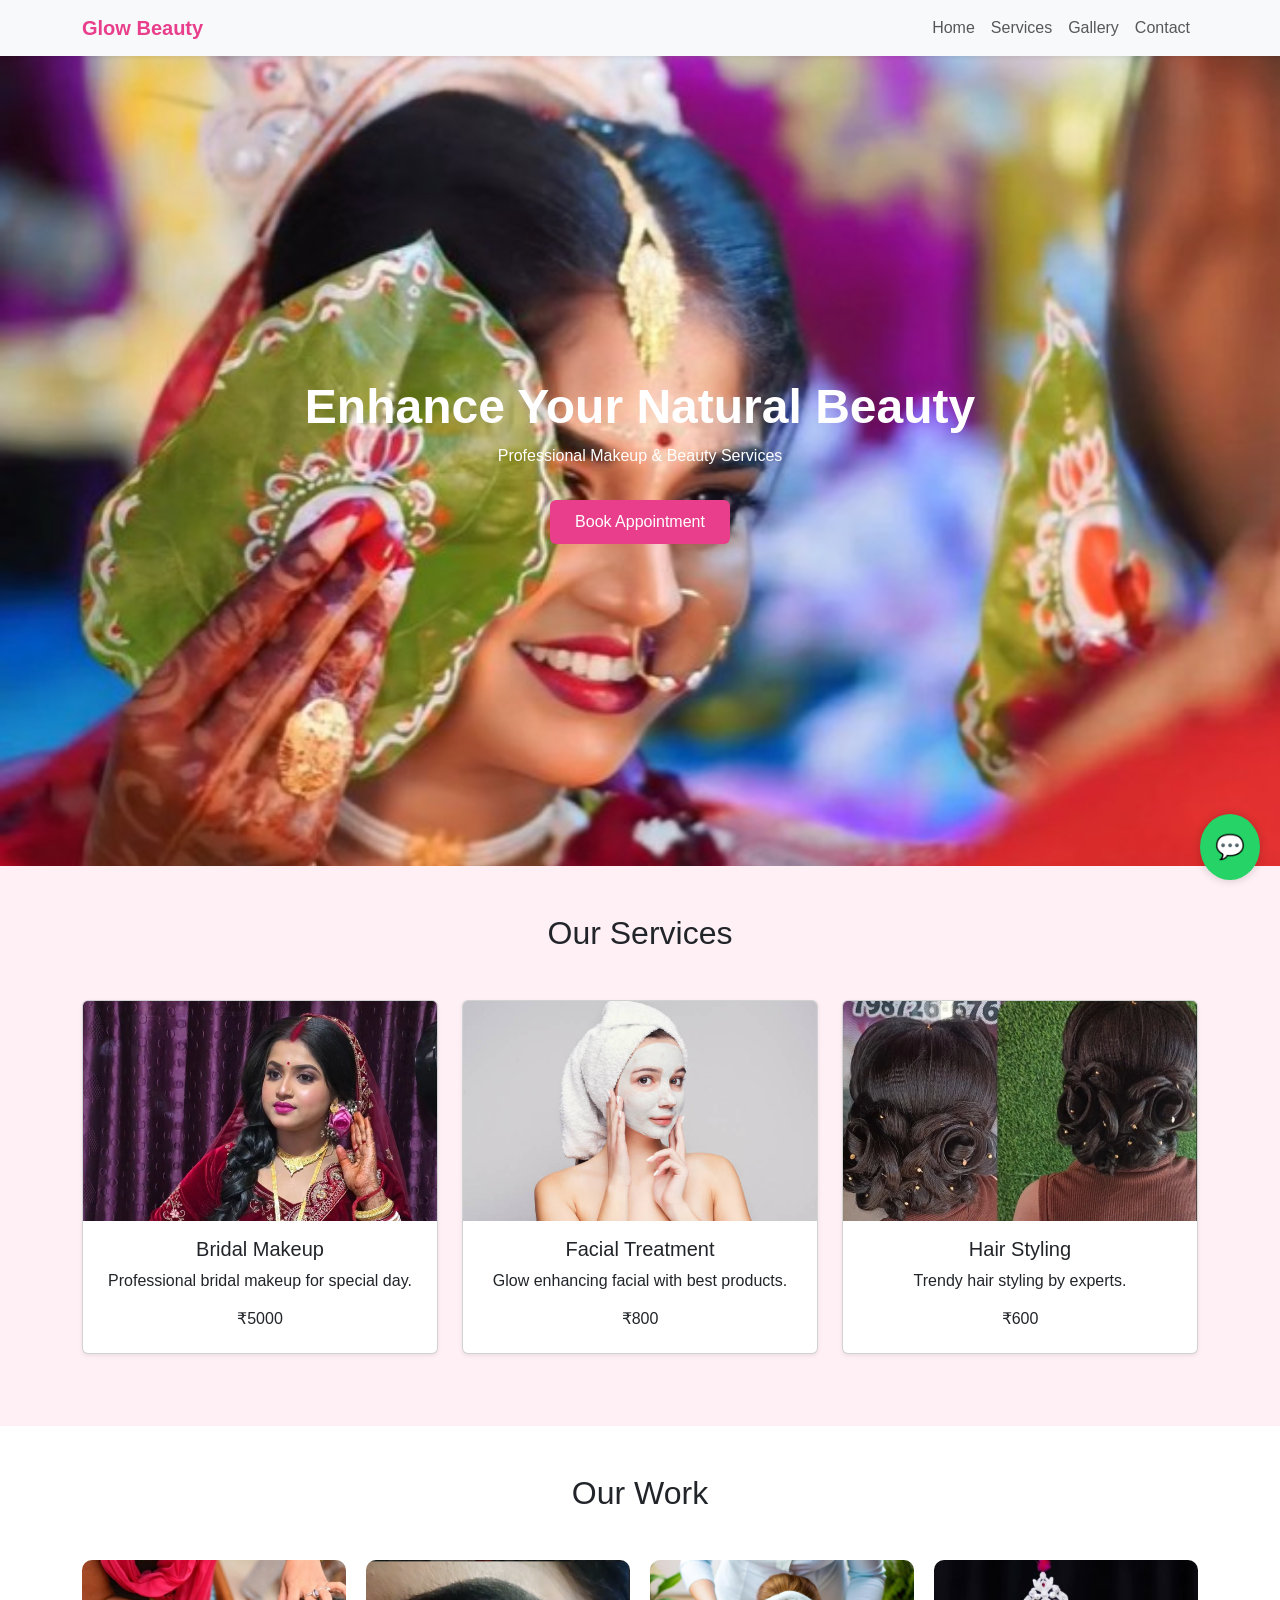
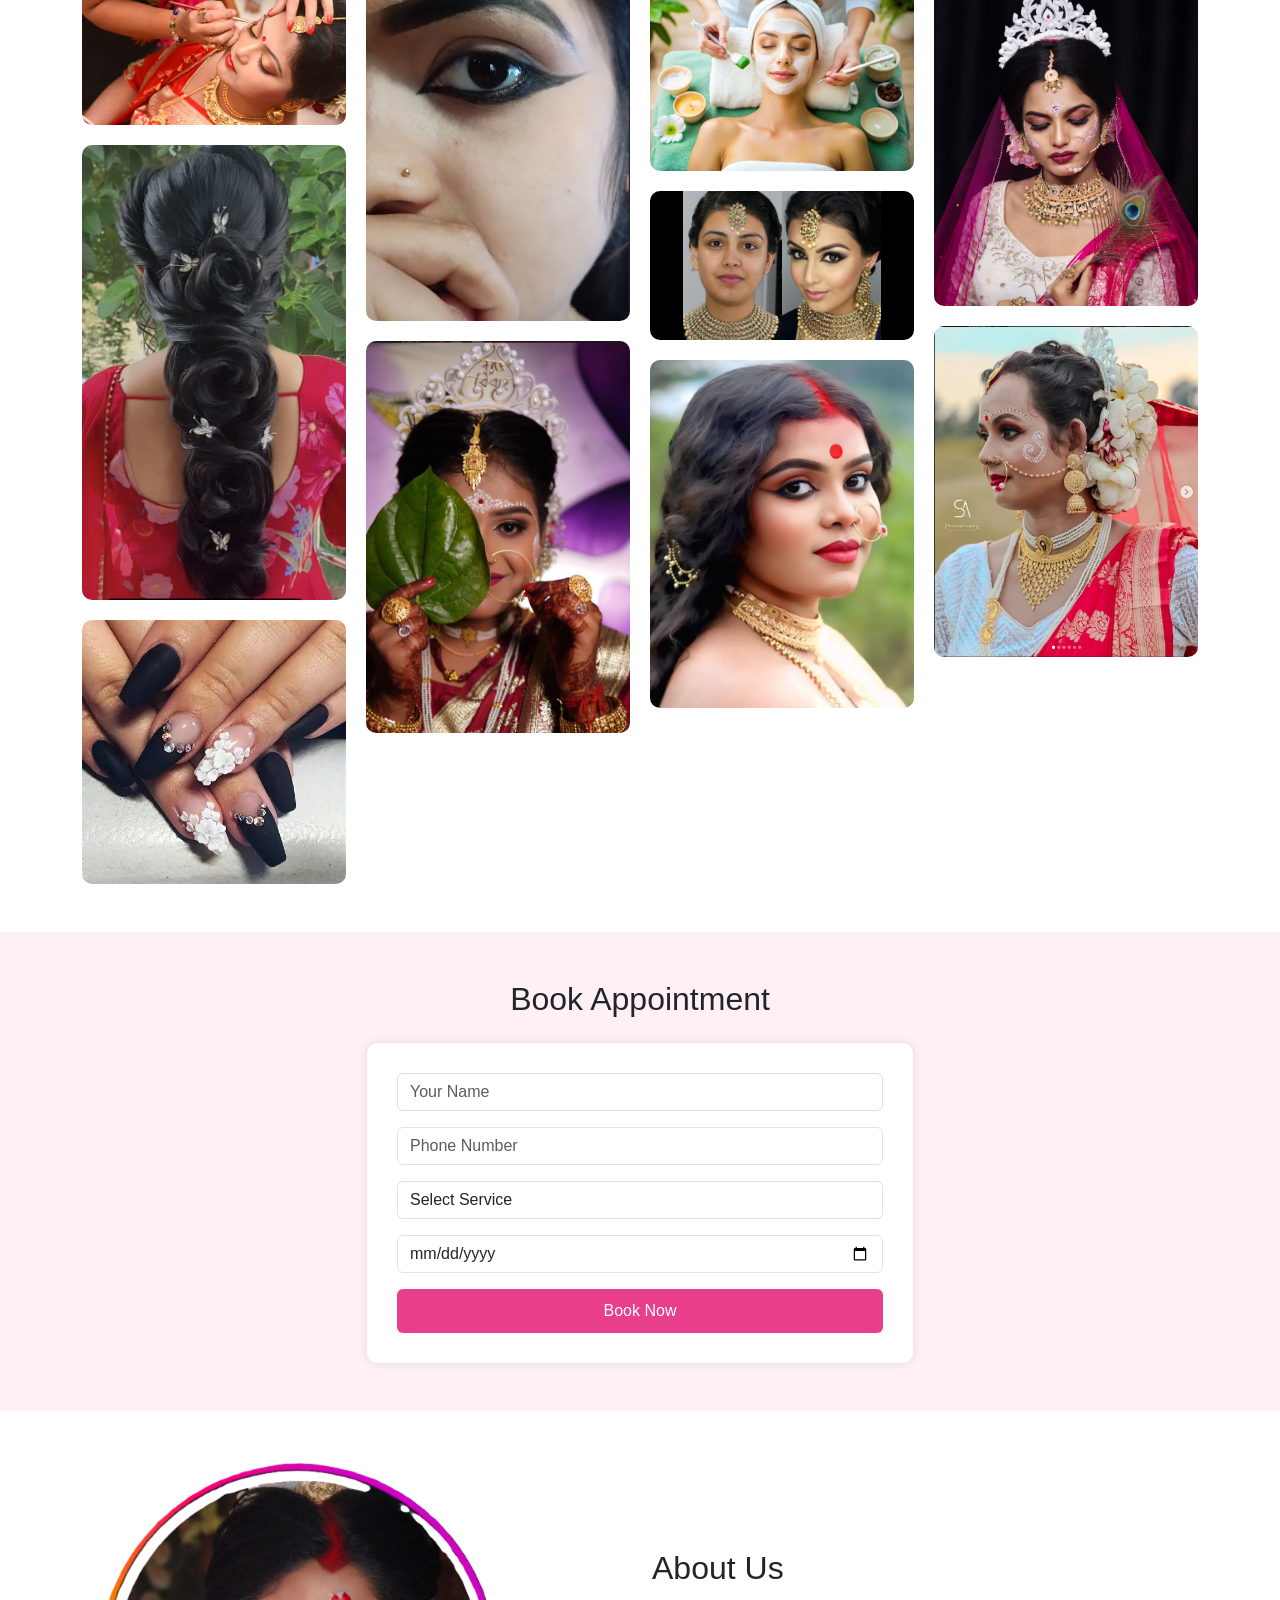
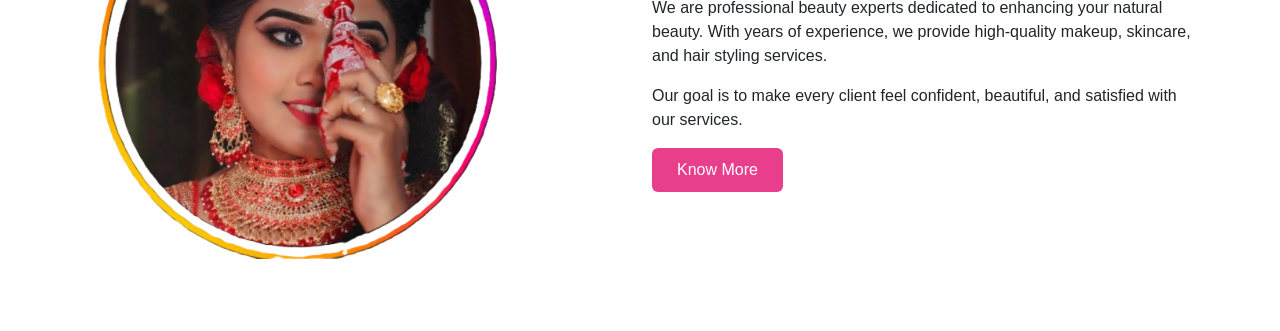
==== index.html @ bcd46fd6 "Add about section" ====
<!doctype html>

<html lang="en">
  <head>
    <meta charset="UTF-8" />
    <meta name="viewport" content="width=device-width, initial-scale=1.0" />
    <title>Glow Beauty Parlour</title>

    <!-- Bootstrap CSS -->
    <link
      href="https://cdn.jsdelivr.net/npm/bootstrap@5.3.3/dist/css/bootstrap.min.css"
      rel="stylesheet"
    />

    <!-- Custom CSS -->
    <link rel="stylesheet" href="css/style.css" />
  </head>

  <body>
    <!-- Navbar -->

    <nav class="navbar navbar-expand-lg bg-light shadow-sm">
      <div class="container">
        <a class="navbar-brand fw-bold" href="#">Glow Beauty</a>

        <button
          class="navbar-toggler"
          data-bs-toggle="collapse"
          data-bs-target="#menu"
        >
          <span class="navbar-toggler-icon"></span>
        </button>

        <div class="collapse navbar-collapse" id="menu">
          <ul class="navbar-nav ms-auto">
            <li class="nav-item"><a class="nav-link" href="#">Home</a></li>
            <li class="nav-item"><a class="nav-link" href="#">Services</a></li>
            <li class="nav-item"><a class="nav-link" href="#">Gallery</a></li>
            <li class="nav-item"><a class="nav-link" href="#">Contact</a></li>
          </ul>
        </div>
      </div>
    </nav>

    <!-- Hero Section -->

    <section class="hero d-flex align-items-center text-center">
      <div class="container">
        <h1>Enhance Your Natural Beauty</h1>
        <p>Professional Makeup & Beauty Services</p>

        <button class="btn btn-pink mt-3">Book Appointment</button>
      </div>
    </section>

    <!-- Services Section -->

    <section class="services py-5">
      <div class="container">
        <h2 class="text-center mb-5">Our Services</h2>

        <div class="row">
          <div class="col-md-4 mb-4">
            <div class="card service-card shadow-sm">
              <img src="images/service1.jpg" class="card-img-top" />
              <div class="card-body text-center">
                <h5>Bridal Makeup</h5>
                <p>Professional bridal makeup for special day.</p>
                <h6>₹5000</h6>
              </div>
            </div>
          </div>

          <div class="col-md-4 mb-4">
            <div class="card service-card shadow-sm">
              <img src="images/service2.jpg" class="card-img-top" />
              <div class="card-body text-center">
                <h5>Facial Treatment</h5>
                <p>Glow enhancing facial with best products.</p>
                <h6>₹800</h6>
              </div>
            </div>
          </div>

          <div class="col-md-4 mb-4">
            <div class="card service-card shadow-sm">
              <img src="images/service3.jpg" class="card-img-top" />
              <div class="card-body text-center">
                <h5>Hair Styling</h5>
                <p>Trendy hair styling by experts.</p>
                <h6>₹600</h6>
              </div>
            </div>
          </div>
        </div>
      </div>
    </section>
    <!-- Gallery Section -->

    <section class="gallery py-5">
      <div class="container">
        <h2 class="text-center mb-5">Our Work</h2>

        <div class="gallery-container">
          <img src="images/g1.jpg" class="gallery-img" />
          <img src="images/g2.jpg" class="gallery-img" />
          <img src="images/g3.jpg" class="gallery-img" />
          <img src="images/g4.jpg" class="gallery-img" />
          <img src="images/g5.jpg" class="gallery-img" />
          <img src="images/g6.jpg" class="gallery-img" />
          <img src="images/g7.jpg" class="gallery-img" />
          <img src="images/g8.jpg" class="gallery-img" />
          <img src="images/g9.jpg" class="gallery-img" />
          <img src="images/g10.jpg" class="gallery-img" />
        </div>
      </div>
    </section>

    <!-- Booking Section -->
    <section class="booking py-5">
      <div class="container">
        <h2 class="text-center mb-4">Book Appointment</h2>

        <div class="row justify-content-center">
          <div class="col-md-6">
            <form>
              <input
                type="text"
                class="form-control mb-3"
                placeholder="Your Name"
                required
              />

              <input
                type="tel"
                class="form-control mb-3"
                placeholder="Phone Number"
                required
              />

              <select class="form-control mb-3">
                <option>Select Service</option>
                <option>Bridal Makeup</option>
                <option>Facial</option>
                <option>Hair Styling</option>
                <option>Manicure</option>
              </select>

              <input type="date" class="form-control mb-3" />

              <button class="btn btn-pink w-100">Book Now</button>
            </form>
          </div>
        </div>
      </div>
    </section>

    <!-- About Section -->

    <section class="about py-5">
      <div class="container">
        <div class="row align-items-center">
          <div class="col-md-6 mb-4">
            <img src="images/about.jpg" class="img-fluid rounded " />
          </div>

          <div class="col-md-6">
            <h2>About Us</h2>

            <p>
              We are professional beauty experts dedicated to enhancing your
              natural beauty. With years of experience, we provide high-quality
              makeup, skincare, and hair styling services.
            </p>

            <p>
              Our goal is to make every client feel confident, beautiful, and
              satisfied with our services.
            </p>

            <button class="btn btn-pink">Know More</button>
          </div>
        </div>
      </div>
    </section>

    <!-- Bootstrap JS -->

    <script src="https://cdn.jsdelivr.net/npm/bootstrap@5.3.3/dist/js/bootstrap.bundle.min.js"></script>

    <!-- Custom JS -->

    <script src="js/script.js"></script>

    <!-- WhatsApp Button -->

    <a href="https://wa.me/919302077029" class="whatsapp-btn" target="_blank">
      💬
    </a>
  </body>
</html>
---- css/style.css ----
body {
  font-family: Arial, sans-serif;
}

.navbar-brand {
  color: #e83e8c !important;
}

/* Hero Section */
.hero {
  height: 90vh;
  background: url("../images/hero.jpg") center/cover no-repeat;
  color: white;
}

.hero h1 {
  font-size: 48px;
  font-weight: bold;
}

.btn-pink {
  background: #e83e8c;
  color: white;
  border: none;
  padding: 10px 25px;
}

.btn-pink:hover {
  background: #c2185b;
  color: white;
}

/* Services Section */

.services {
  background: #fff0f6;
}

.service-card img {
  height: 220px;
  object-fit: cover;
}

.service-card {
  transition: 0.3s;
}

.service-card:hover {
  transform: translateY(-8px);
}

.gallery {
  background: white;
}

/* Masonry layout */
.gallery-container {
  column-count: 4;
  column-gap: 20px;
}

.gallery-img {
  width: 100%;
  margin-bottom: 20px;
  border-radius: 10px;
  transition: 0.3s;
  display: block;
}

.gallery-img:hover {
  transform: scale(1.03);
}
 /* tablet */
@media(max-width:992px){
.gallery-container{
column-count:3;
}
}

/* small tablet */
@media(max-width:768px){
.gallery-container{
column-count:3;
}
}

/* mobile */
@media(max-width:576px){
.gallery-container{
column-count:3;
}
}

/* Booking Section */

.booking{
background:#fff0f6;
}

.booking form{
background:white;
padding:30px;
border-radius:10px;
box-shadow:0 0 10px rgba(0,0,0,0.1);
}

/* WhatsApp Button */
.whatsapp-btn{
position:fixed;
bottom:20px;
right:20px;
background:#25D366;
color:white;
font-size:24px;
padding:15px;
border-radius:50%;
text-decoration:none;
box-shadow:0 0 10px rgba(0,0,0,0.2);
z-index:1000;
}

.whatsapp-btn:hover
{
background:#128C7E;
}

/* About Section */

.about{
background:white;
}

.about img{
max-height:400px;
object-fit:cover;
}
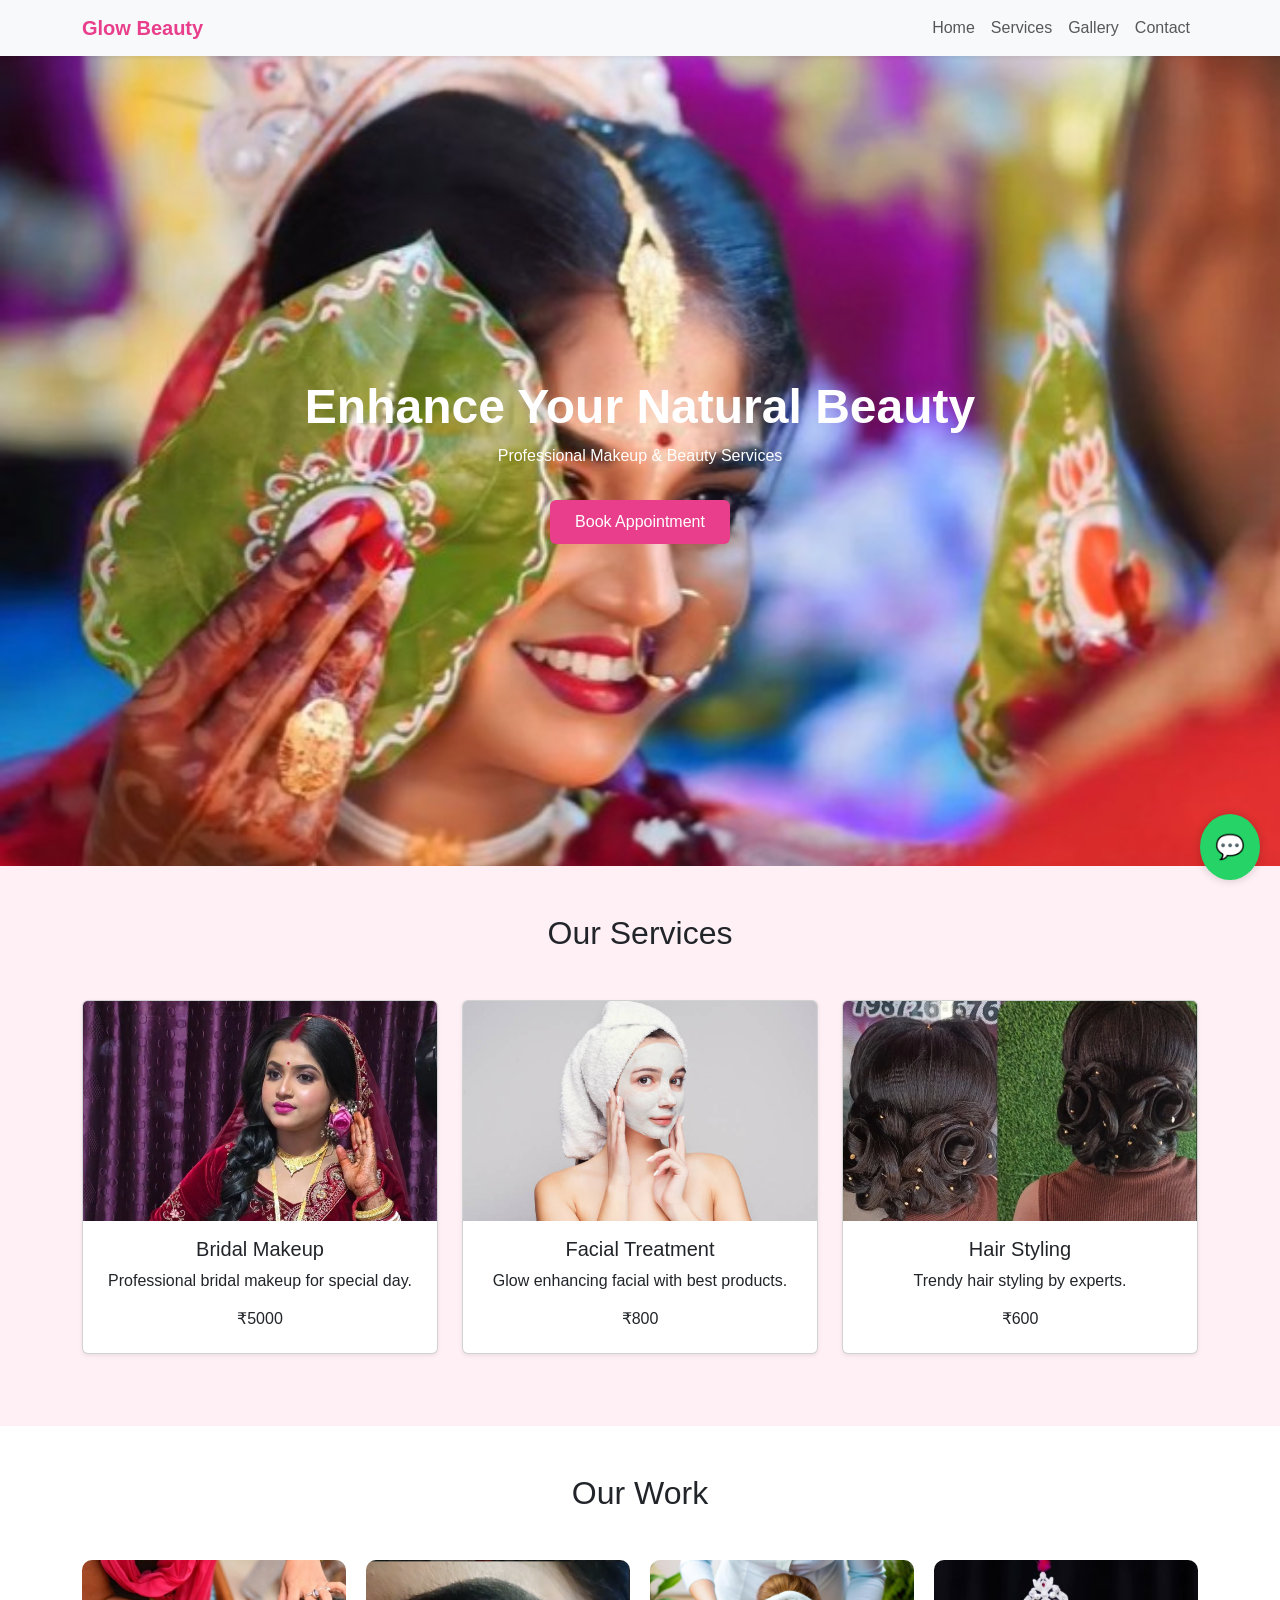
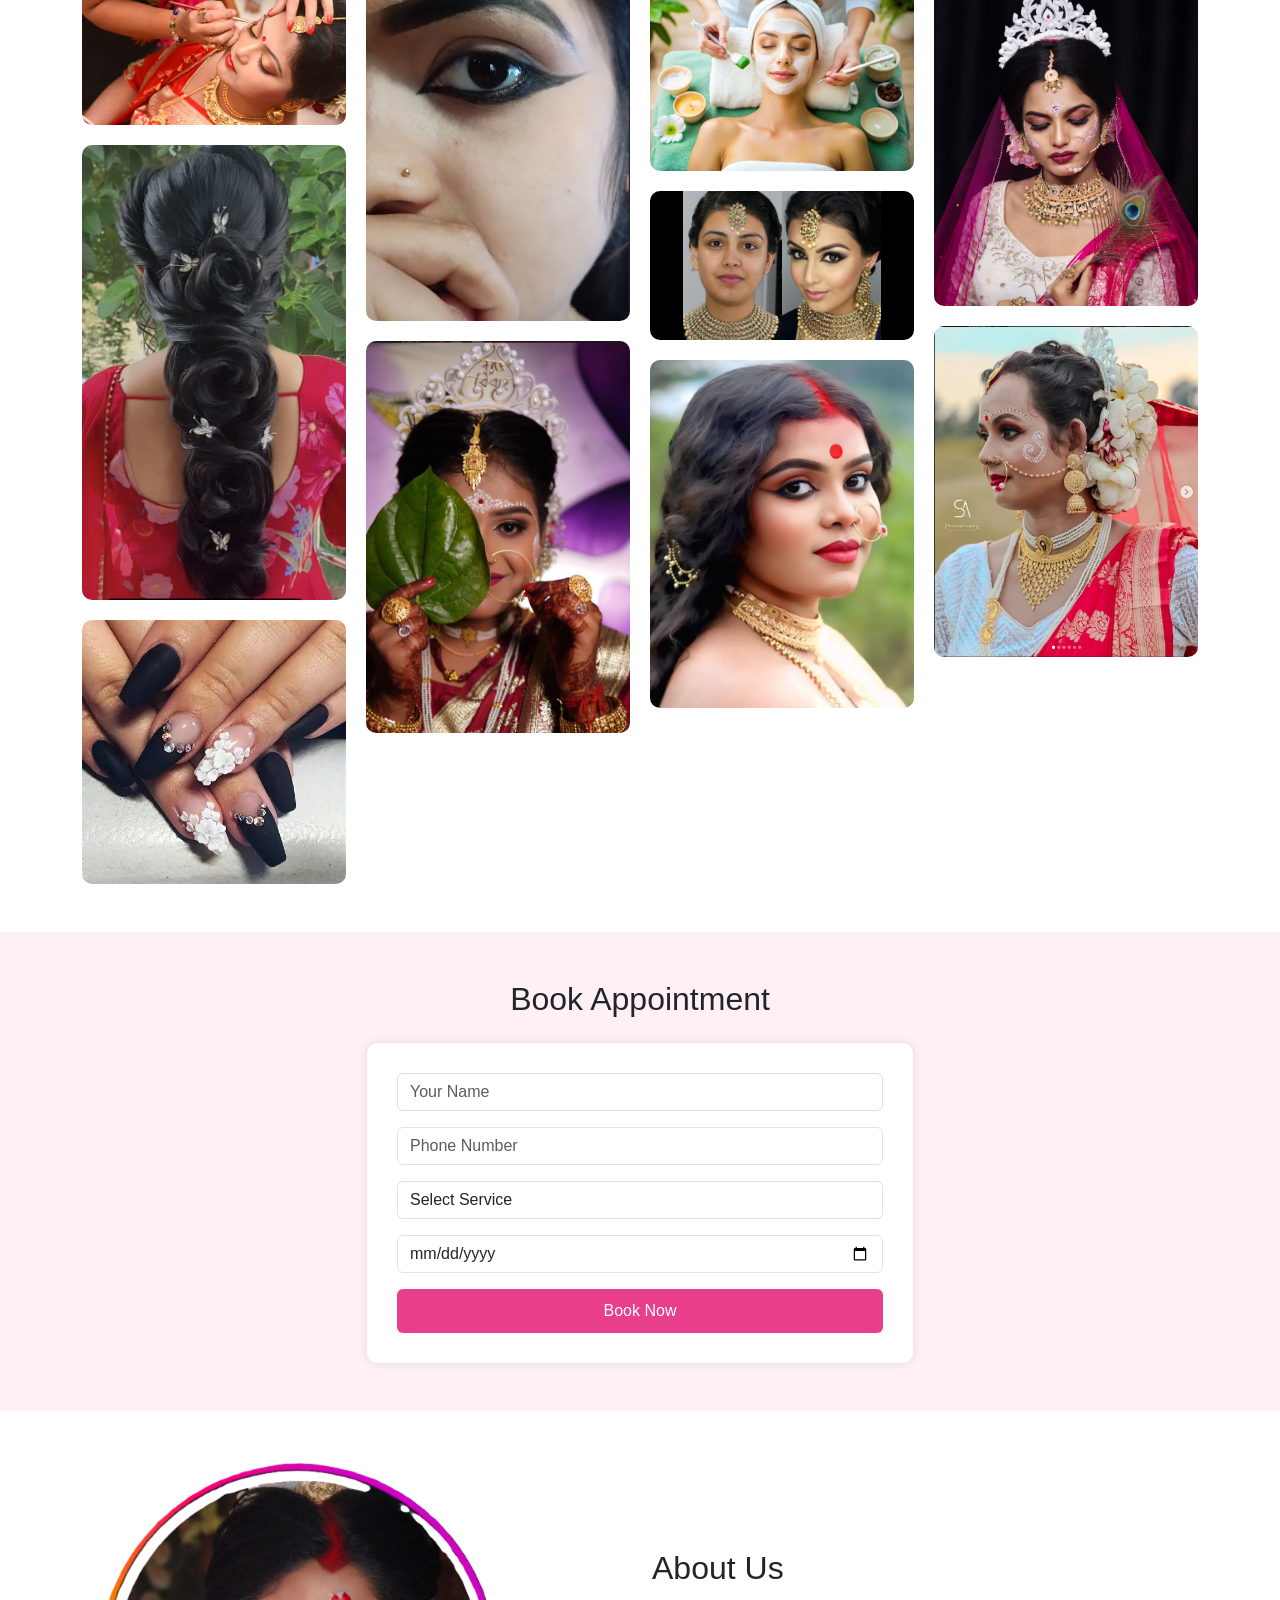
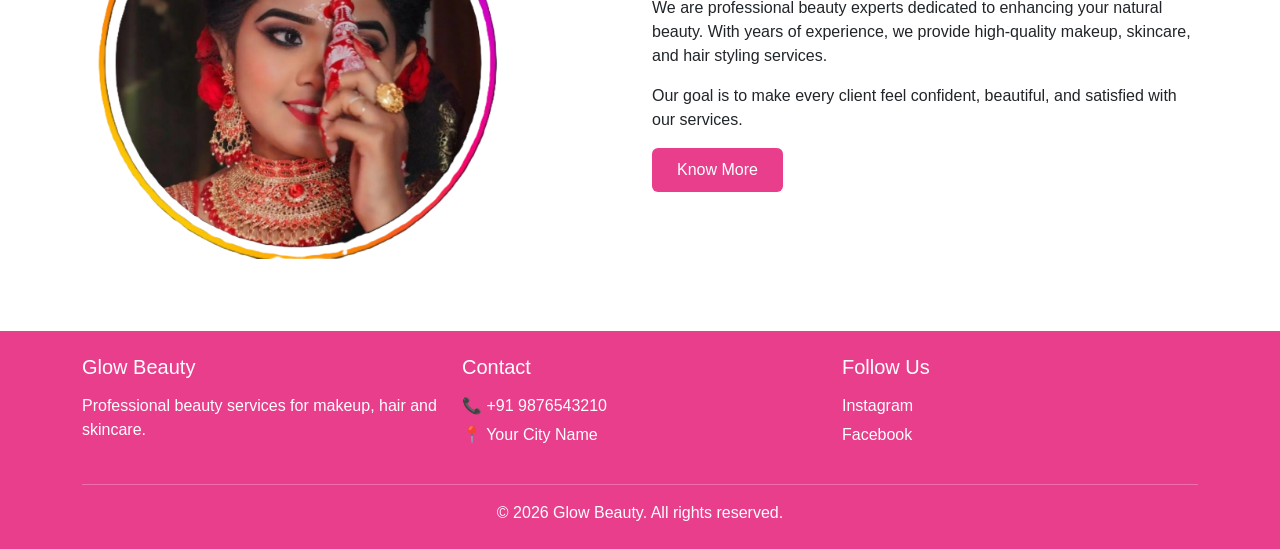
==== commit 0d115e1f: "Add footer section" ====
--- a/index.html
+++ b/index.html
@@ -161,7 +161,7 @@
       <div class="container">
         <div class="row align-items-center">
           <div class="col-md-6 mb-4">
-            <img src="images/about.jpg" class="img-fluid rounded " />
+            <img src="images/about.jpg" class="img-fluid rounded" />
           </div>
 
           <div class="col-md-6">
@@ -184,18 +184,47 @@
       </div>
     </section>
 
-    <!-- Bootstrap JS -->
-
-    <script src="https://cdn.jsdelivr.net/npm/bootstrap@5.3.3/dist/js/bootstrap.bundle.min.js"></script>
-
-    <!-- Custom JS -->
-
-    <script src="js/script.js"></script>
-
-    <!-- WhatsApp Button -->
+    <!-- Footer -->
+     
+    <footer class="footer py-4">
+      <div class="container">
+        <div class="row">
+          <div class="col-md-4 mb-3">
+            <h5>Glow Beauty</h5>
+            <p>Professional beauty services for makeup, hair and skincare.</p>
+          </div>
+
+          <div class="col-md-4 mb-3">
+            <h5>Contact</h5>
+            <p>📞 +91 9876543210</p>
+            <p>📍 Your City Name</p>
+          </div>
+
+          <div class="col-md-4 mb-3">
+            <h5>Follow Us</h5>
+            <p>Instagram</p>
+            <p>Facebook</p>
+          </div>
+        </div>
+
+        <hr />
+
+        <p class="text-center mb-0">© 2026 Glow Beauty. All rights reserved.</p>
+      </div>
+    </footer>
 
     <a href="https://wa.me/919302077029" class="whatsapp-btn" target="_blank">
       💬
     </a>
+
+    <!-- Bootstrap JS -->
+
+    <script src="https://cdn.jsdelivr.net/npm/bootstrap@5.3.3/dist/js/bootstrap.bundle.min.js"></script>
+
+    <!-- Custom JS -->
+
+    <script src="js/script.js"></script>
+
+    <!-- WhatsApp Button -->
   </body>
 </html>
--- a/css/style.css
+++ b/css/style.css
@@ -134,3 +134,17 @@
 max-height:400px;
 object-fit:cover;
 }
+
+/* Footer */
+.footer{
+background:#e83e8c;
+color:white;
+}
+
+.footer h5{
+margin-bottom:15px;
+}
+
+.footer p{
+margin-bottom:5px;
+}
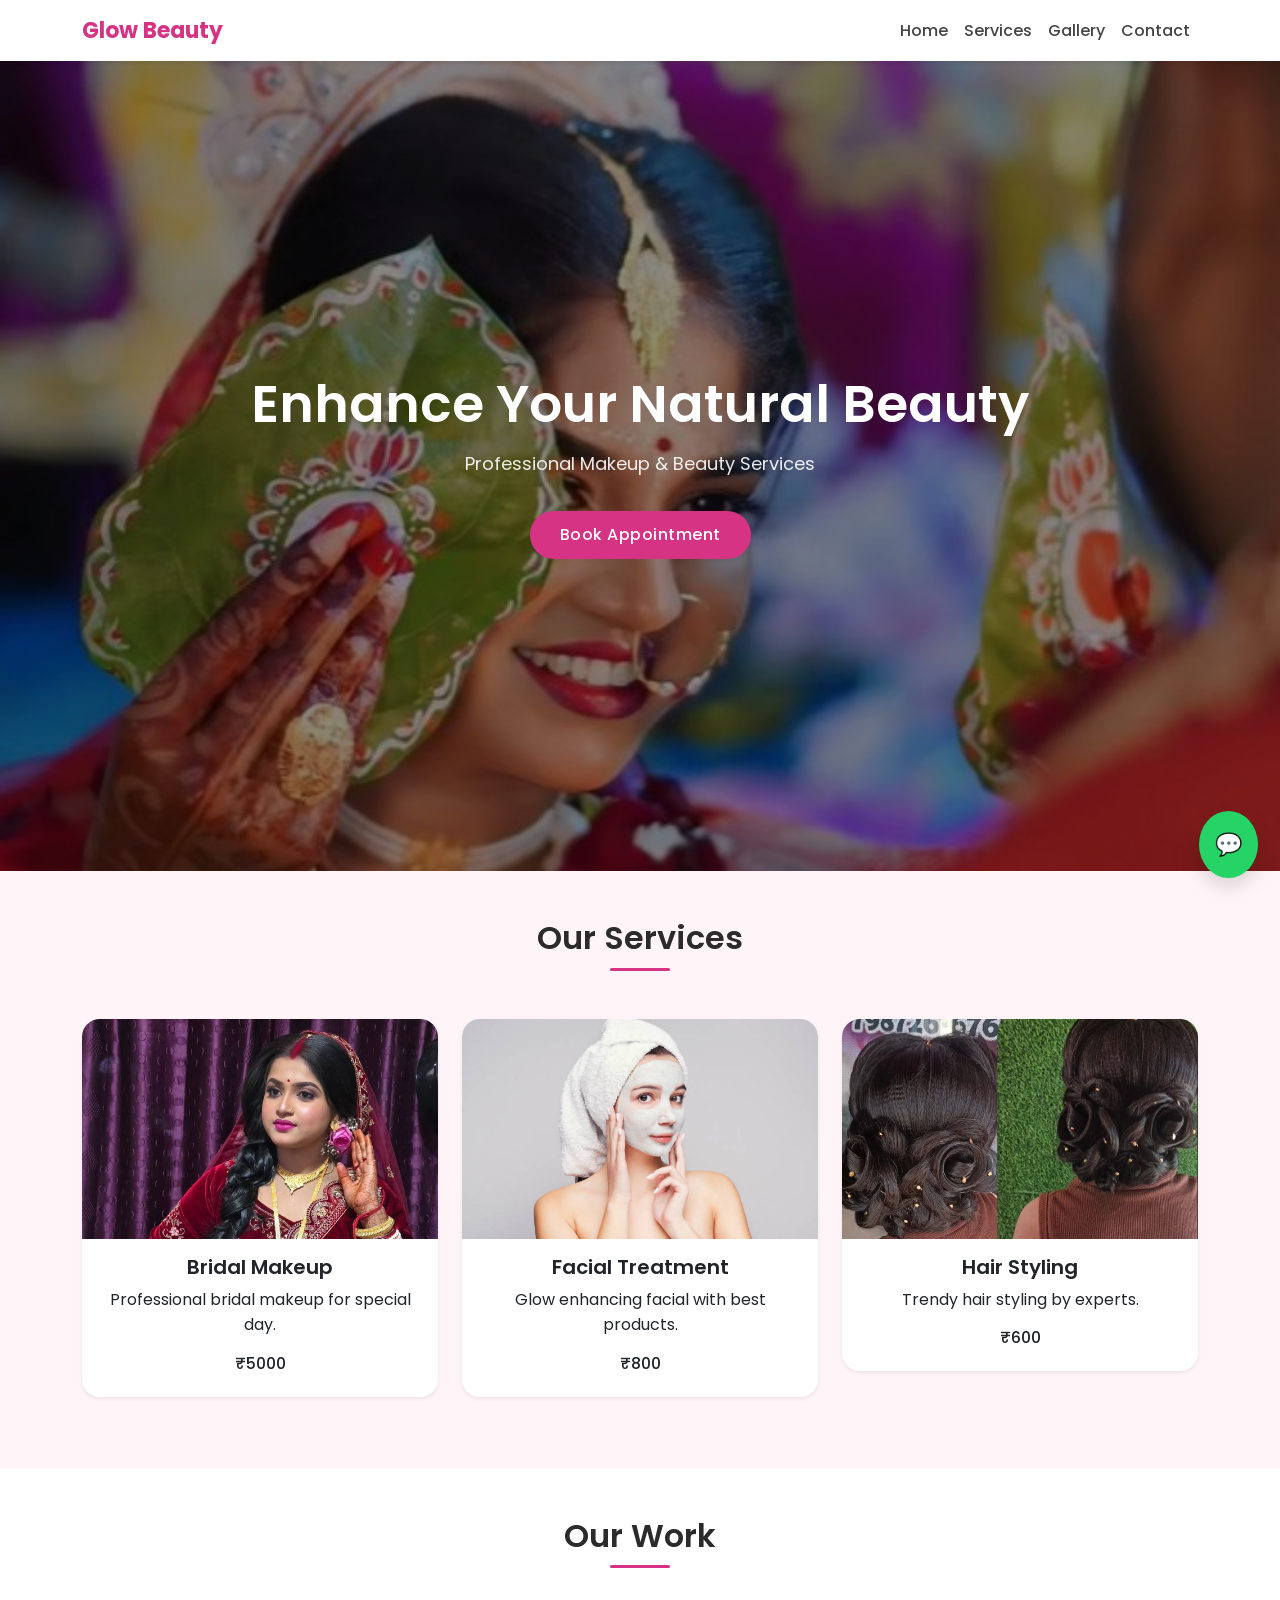
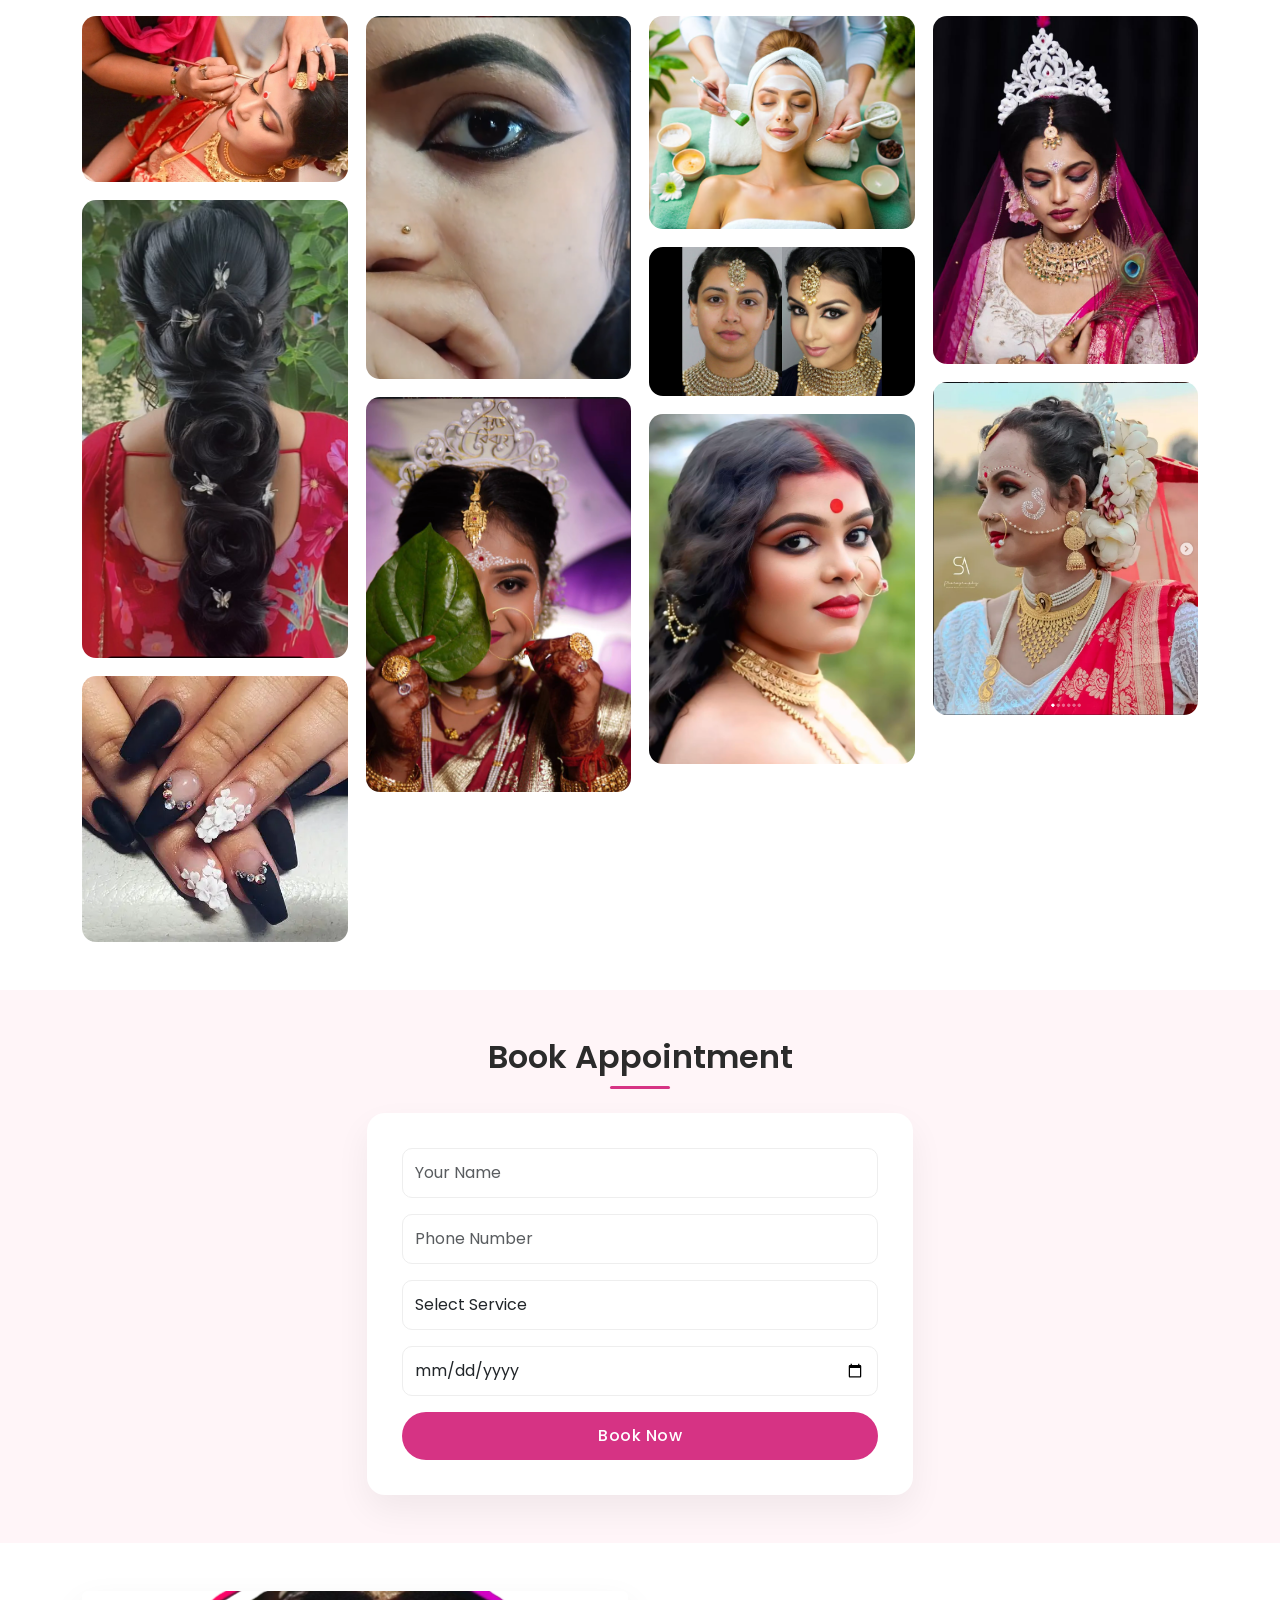
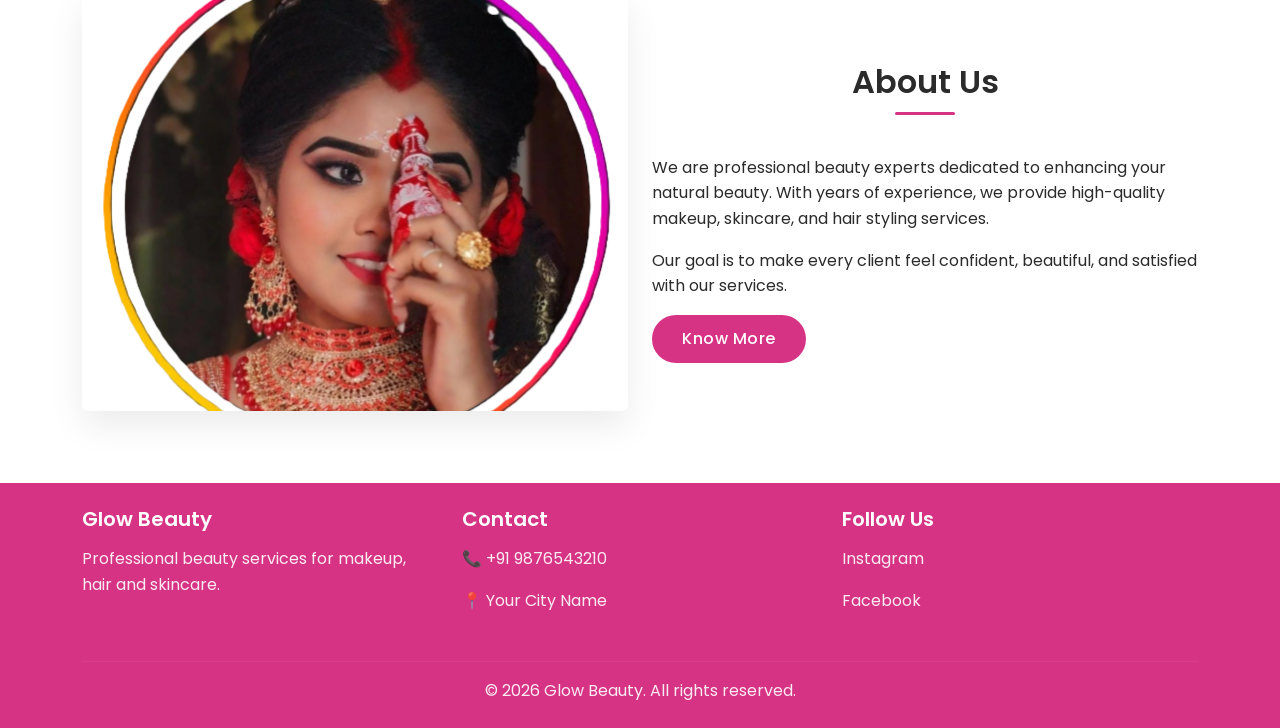
==== commit 1302b80b: "Apply premium UI design CSS" ====
--- a/index.html
+++ b/index.html
@@ -14,6 +14,12 @@
 
     <!-- Custom CSS -->
     <link rel="stylesheet" href="css/style.css" />
+
+    <!-- Google Fonts -->
+    <link
+      href="https://fonts.googleapis.com/css2?family=Poppins:wght@300;400;500;600&display=swap"
+      rel="stylesheet"
+    />
   </head>
 
   <body>
@@ -185,7 +191,7 @@
     </section>
 
     <!-- Footer -->
-     
+
     <footer class="footer py-4">
       <div class="container">
         <div class="row">
--- a/css/style.css
+++ b/css/style.css
@@ -1,76 +1,151 @@
-body {
-  font-family: Arial, sans-serif;
-}
-
-.navbar-brand {
-  color: #e83e8c !important;
+/* ===== Premium Beauty Parlour UI ===== */
+
+body{
+font-family:'Poppins', sans-serif;
+color:#2b2b2b;
+background:#ffffff;
+line-height:1.6;
+}
+
+/* global spacing */
+section{
+padding-top:80px;
+padding-bottom:80px;
+}
+
+/* navbar */
+.navbar{
+position:sticky;
+top:0;
+z-index:1000;
+background:white !important;
+box-shadow:0 4px 15px rgba(0,0,0,0.05);
+}
+
+.navbar-brand{
+font-weight:600;
+font-size:22px;
+color:#d63384 !important;
+}
+
+.nav-link{
+font-weight:500;
+color:#444 !important;
+}
+
+.nav-link:hover{
+color:#d63384 !important;
+}
+
+/* headings */
+h2{
+font-weight:600;
+text-align:center;
+margin-bottom:40px;
+position:relative;
+}
+
+h2::after{
+content:"";
+width:60px;
+height:3px;
+background:#d63384;
+display:block;
+margin:10px auto 0;
+border-radius:5px;
 }
 
 /* Hero Section */
-.hero {
-  height: 90vh;
-  background: url("../images/hero.jpg") center/cover no-repeat;
-  color: white;
-}
-
-.hero h1 {
-  font-size: 48px;
-  font-weight: bold;
-}
-
-.btn-pink {
-  background: #e83e8c;
-  color: white;
-  border: none;
-  padding: 10px 25px;
-}
-
-.btn-pink:hover {
-  background: #c2185b;
-  color: white;
-}
-
-/* Services Section */
-
-.services {
-  background: #fff0f6;
-}
-
-.service-card img {
-  height: 220px;
-  object-fit: cover;
-}
-
-.service-card {
-  transition: 0.3s;
-}
-
-.service-card:hover {
-  transform: translateY(-8px);
-}
-
-.gallery {
-  background: white;
+.hero{
+height:90vh;
+background:
+linear-gradient(rgba(0,0,0,0.45), rgba(0,0,0,0.45)),
+url("../images/hero.jpg") center/cover no-repeat;
+
+color:white;
+}
+
+.hero h1{
+font-size:52px;
+font-weight:600;
+margin-bottom:15px;
+}
+
+.hero p{
+font-size:18px;
+opacity:0.9;
+}
+
+/* premium button */
+.btn-pink{
+background:#d63384;
+color:white;
+border:none;
+padding:12px 30px;
+border-radius:30px;
+font-weight:500;
+letter-spacing:0.5px;
+transition:all 0.3s ease;
+}
+
+.btn-pink:hover{
+background:#b02a6f;
+transform:scale(1.05);
+color:white;
+}
+
+/* Services */
+.services{
+background:#fff5f8;
+}
+
+.service-card{
+border:none;
+border-radius:18px;
+overflow:hidden;
+box-shadow:0 10px 30px rgba(0,0,0,0.06);
+transition:all 0.35s ease;
+}
+
+.service-card img{
+height:220px;
+object-fit:cover;
+}
+
+.service-card:hover{
+transform:translateY(-12px);
+box-shadow:0 20px 40px rgba(0,0,0,0.12);
+}
+
+.service-card h5{
+font-weight:600;
+}
+
+/* Gallery */
+.gallery{
+background:white;
 }
 
 /* Masonry layout */
-.gallery-container {
-  column-count: 4;
-  column-gap: 20px;
-}
-
-.gallery-img {
-  width: 100%;
-  margin-bottom: 20px;
-  border-radius: 10px;
-  transition: 0.3s;
-  display: block;
-}
-
-.gallery-img:hover {
-  transform: scale(1.03);
-}
- /* tablet */
+.gallery-container{
+column-count:4;
+column-gap:18px;
+}
+
+.gallery-img{
+width:100%;
+margin-bottom:18px;
+border-radius:14px;
+transition:all 0.35s ease;
+display:block;
+cursor:pointer;
+}
+
+.gallery-img:hover{
+transform:scale(1.04);
+}
+
+/* tablet */
 @media(max-width:992px){
 .gallery-container{
 column-count:3;
@@ -80,71 +155,96 @@
 /* small tablet */
 @media(max-width:768px){
 .gallery-container{
-column-count:3;
+column-count:2;
 }
 }
 
 /* mobile */
 @media(max-width:576px){
 .gallery-container{
-column-count:3;
-}
-}
-
-/* Booking Section */
-
+column-count:1;
+}
+}
+
+/* About */
+.about{
+background:white;
+}
+
+.about img{
+max-height:420px;
+width:100%;
+object-fit:cover;
+border-radius:18px;
+box-shadow:0 15px 35px rgba(0,0,0,0.08);
+}
+
+/* Booking */
 .booking{
-background:#fff0f6;
+background:#fff5f8;
 }
 
 .booking form{
 background:white;
-padding:30px;
+padding:35px;
+border-radius:18px;
+box-shadow:0 15px 35px rgba(0,0,0,0.06);
+}
+
+.form-control{
 border-radius:10px;
-box-shadow:0 0 10px rgba(0,0,0,0.1);
+padding:12px;
+border:1px solid #eee;
+}
+
+.form-control:focus{
+border-color:#d63384;
+box-shadow:0 0 0 0.15rem rgba(214,51,132,0.15);
 }
 
 /* WhatsApp Button */
 .whatsapp-btn{
 position:fixed;
-bottom:20px;
-right:20px;
+bottom:22px;
+right:22px;
 background:#25D366;
 color:white;
-font-size:24px;
-padding:15px;
+font-size:22px;
+padding:16px;
 border-radius:50%;
 text-decoration:none;
-box-shadow:0 0 10px rgba(0,0,0,0.2);
+box-shadow:0 8px 20px rgba(0,0,0,0.15);
 z-index:1000;
-}
-
-.whatsapp-btn:hover
-{
-background:#128C7E;
-}
-
-/* About Section */
-
-.about{
-background:white;
-}
-
-.about img{
-max-height:400px;
-object-fit:cover;
+transition:0.3s;
+}
+
+.whatsapp-btn:hover{
+background:#1ebe5d;
+transform:scale(1.08);
 }
 
 /* Footer */
 .footer{
-background:#e83e8c;
+background:#d63384;
 color:white;
 }
 
 .footer h5{
+font-weight:600;
 margin-bottom:15px;
 }
 
 .footer p{
-margin-bottom:5px;
-}
+opacity:0.9;
+}
+
+.footer hr{
+border-color:rgba(255,255,255,0.2);
+}
+
+/* smooth hover animation */
+.card,
+.gallery-img,
+.btn-pink{
+transition:all 0.3s ease;
+}
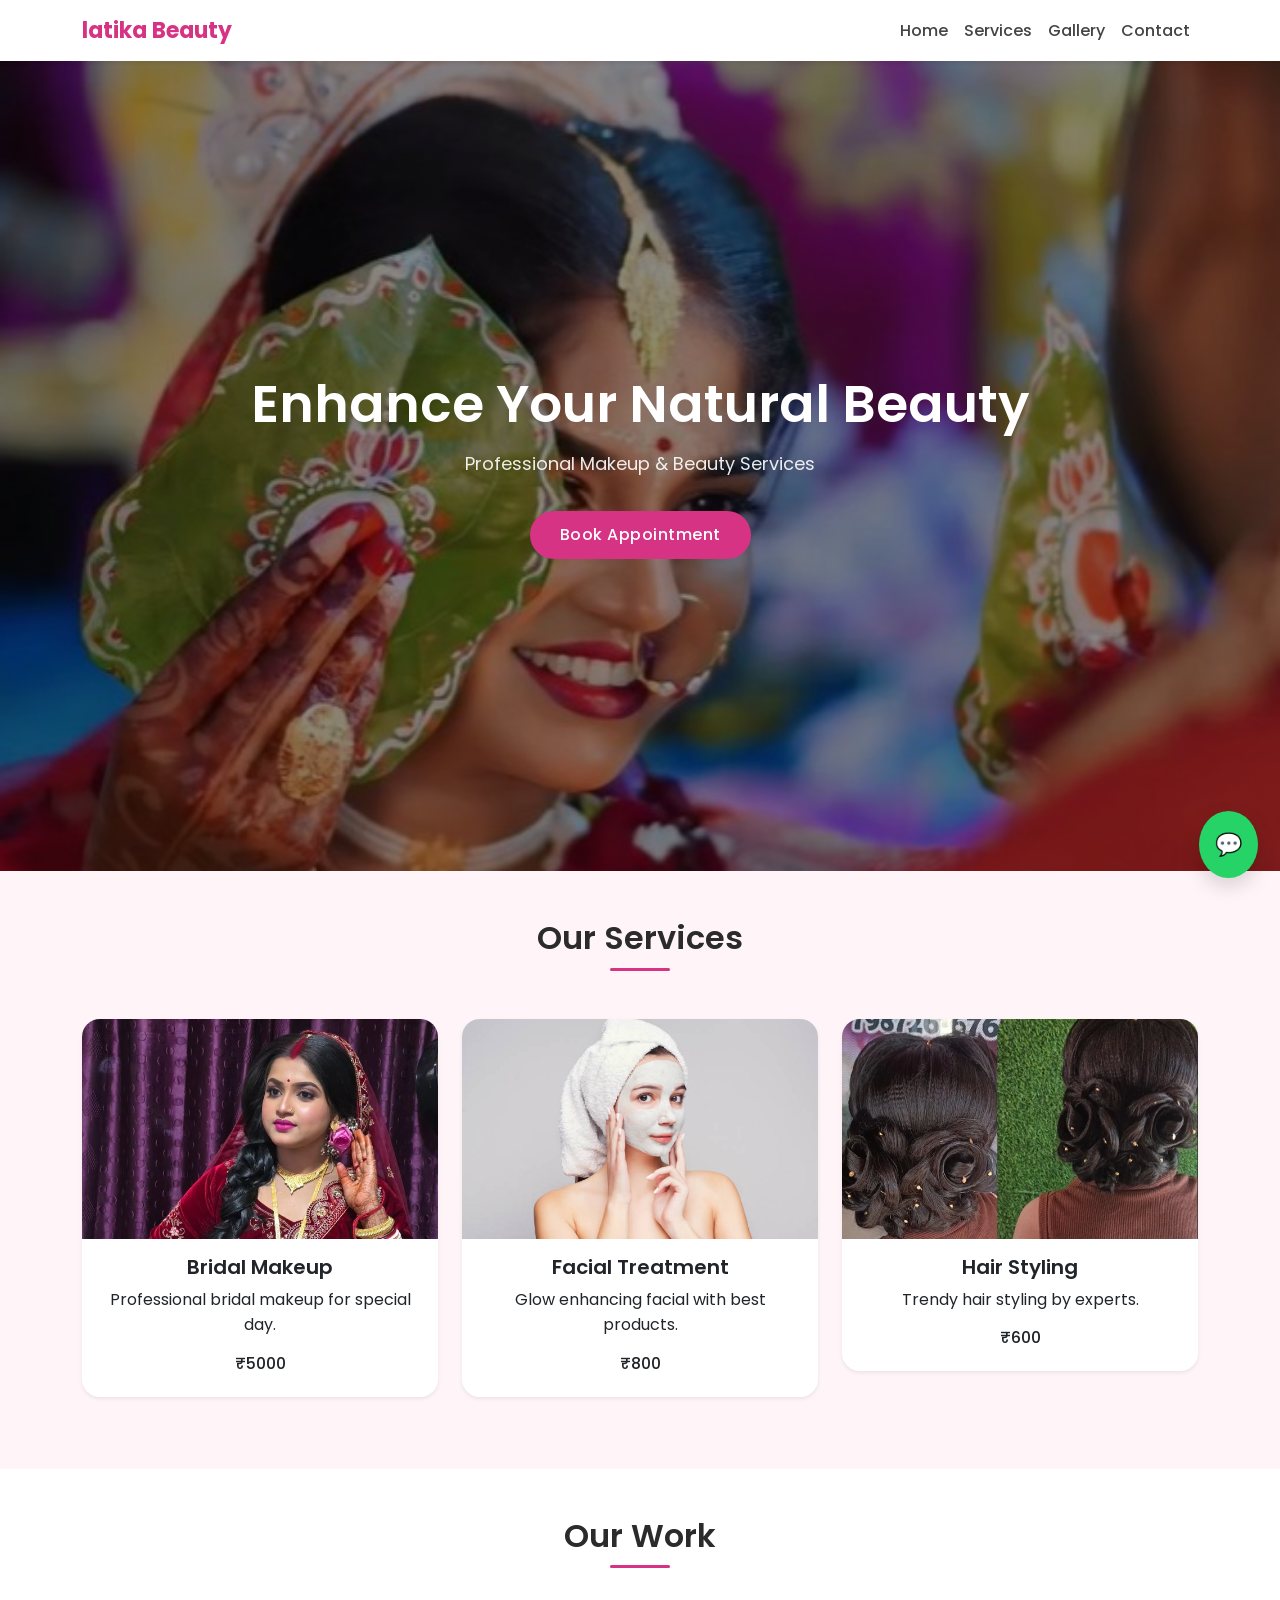
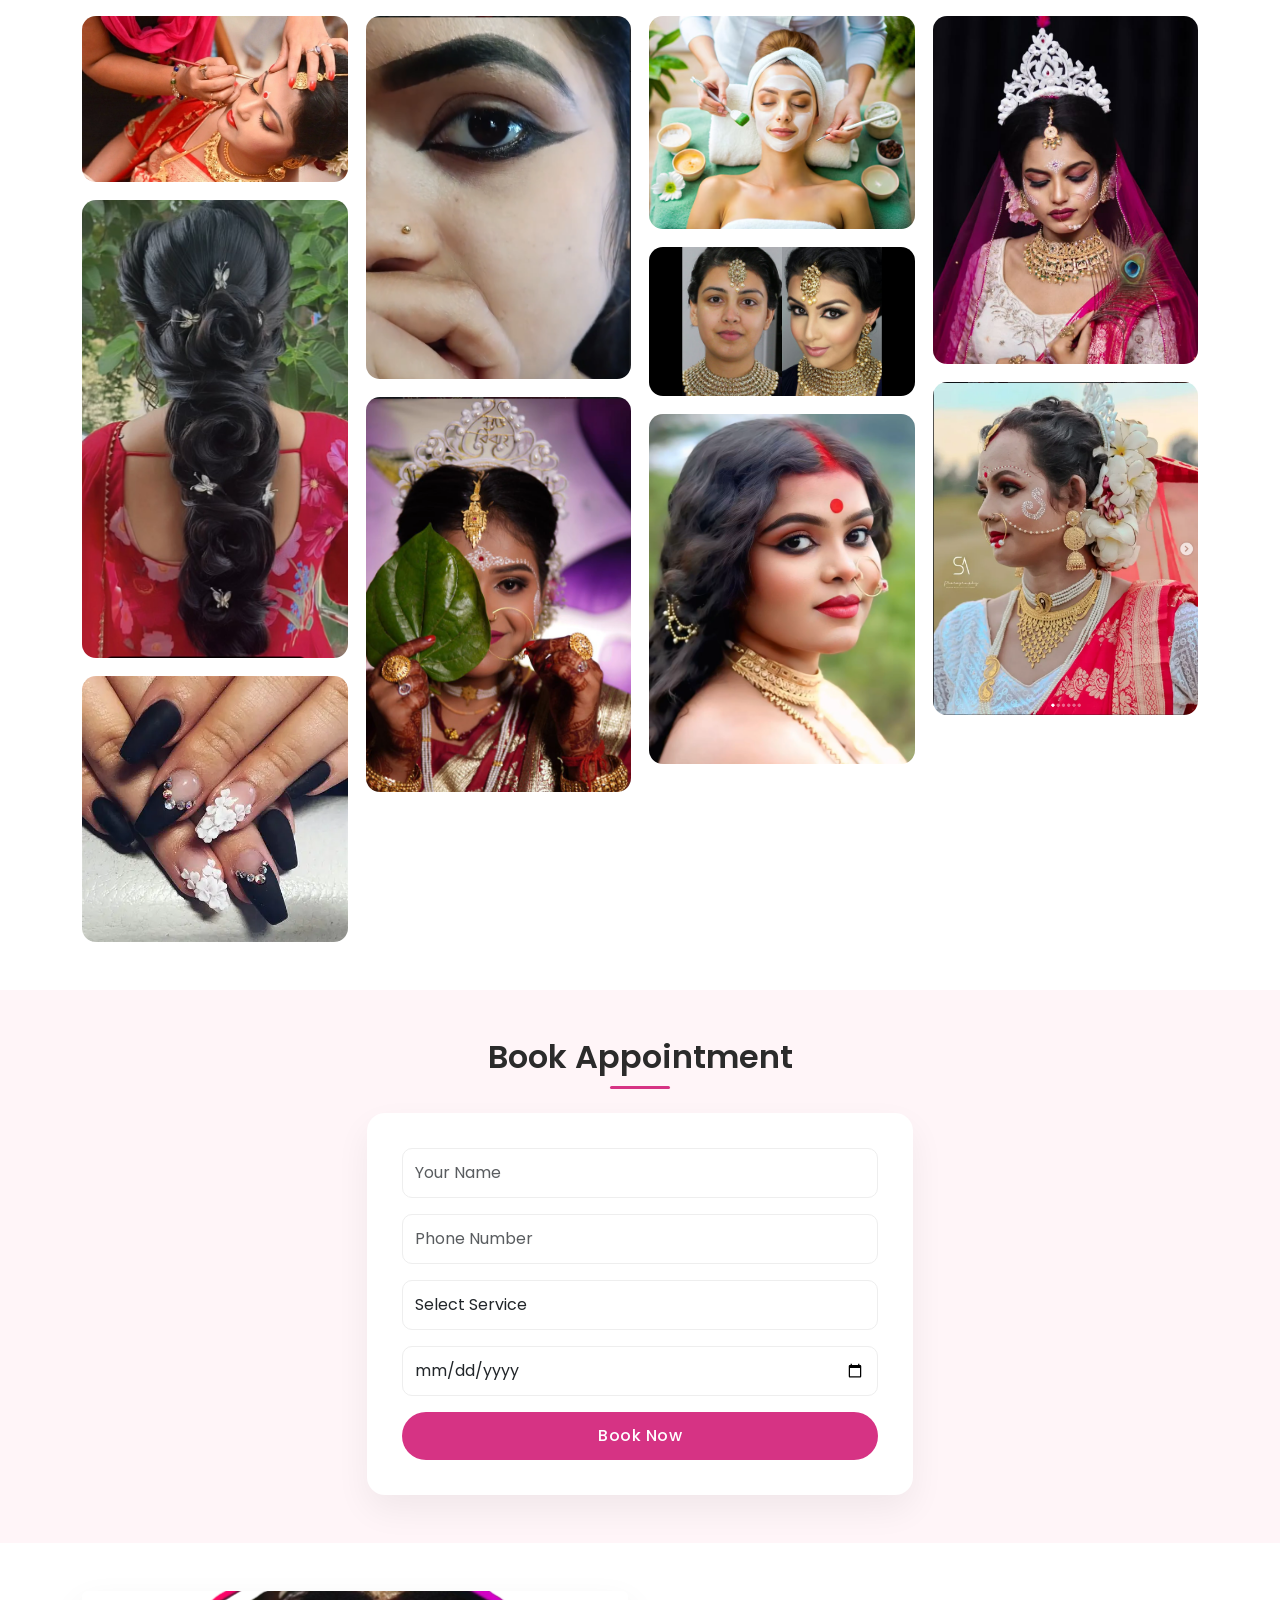
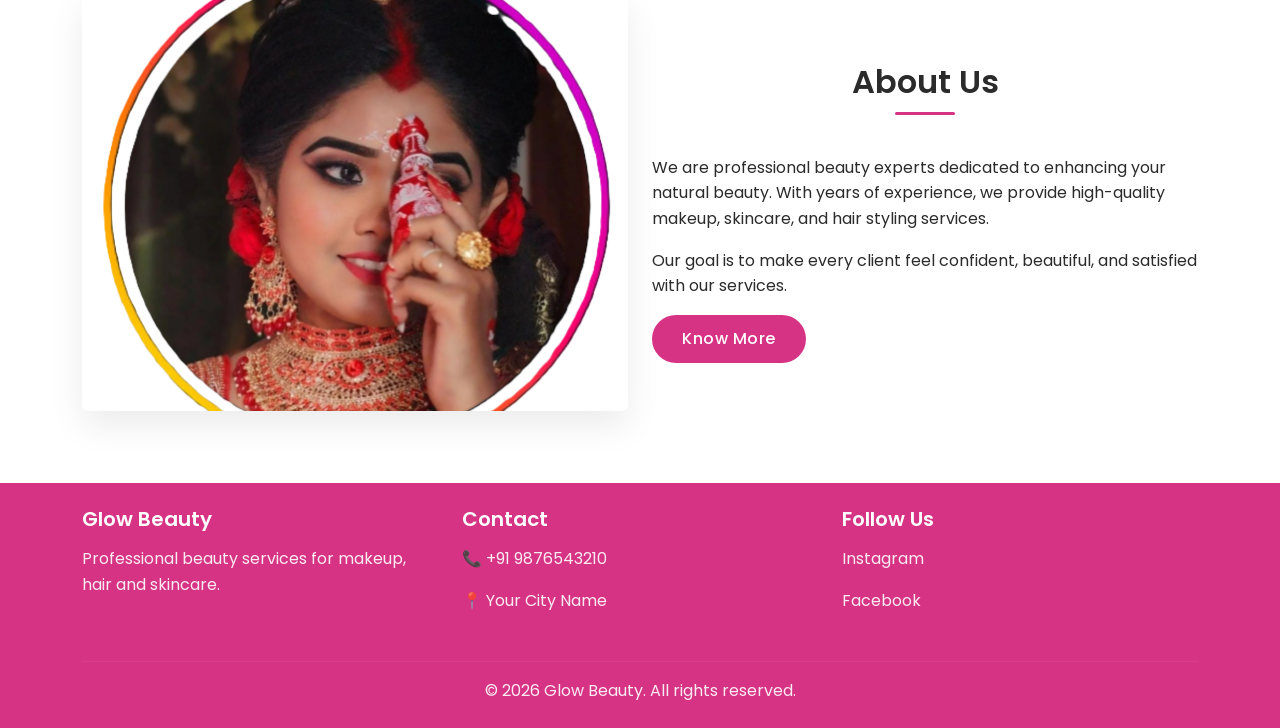
==== commit 6fa21104: "working navigation link" ====
--- a/index.html
+++ b/index.html
@@ -4,7 +4,7 @@
   <head>
     <meta charset="UTF-8" />
     <meta name="viewport" content="width=device-width, initial-scale=1.0" />
-    <title>Glow Beauty Parlour</title>
+    <title>latika beauty Parlour</title>
 
     <!-- Bootstrap CSS -->
     <link
@@ -27,7 +27,7 @@
 
     <nav class="navbar navbar-expand-lg bg-light shadow-sm">
       <div class="container">
-        <a class="navbar-brand fw-bold" href="#">Glow Beauty</a>
+        <a class="navbar-brand fw-bold" href="#">latika Beauty</a>
 
         <button
           class="navbar-toggler"
@@ -39,18 +39,17 @@
 
         <div class="collapse navbar-collapse" id="menu">
           <ul class="navbar-nav ms-auto">
-            <li class="nav-item"><a class="nav-link" href="#">Home</a></li>
-            <li class="nav-item"><a class="nav-link" href="#">Services</a></li>
-            <li class="nav-item"><a class="nav-link" href="#">Gallery</a></li>
-            <li class="nav-item"><a class="nav-link" href="#">Contact</a></li>
+            <li class="nav-item"><a class="nav-link" href="#home">Home</a></li>
+            <li class="nav-item"><a class="nav-link" href="#services">Services</a></li>
+            <li class="nav-item"><a class="nav-link" href="#gallery">Gallery</a></li>
+            <li class="nav-item"><a class="nav-link" href="#contact">Contact</a></li>
           </ul>
         </div>
       </div>
     </nav>
 
     <!-- Hero Section -->
-
-    <section class="hero d-flex align-items-center text-center">
+    <section class="hero d-flex align-items-center text-center" id="home">
       <div class="container">
         <h1>Enhance Your Natural Beauty</h1>
         <p>Professional Makeup & Beauty Services</p>
@@ -60,8 +59,7 @@
     </section>
 
     <!-- Services Section -->
-
-    <section class="services py-5">
+    <section class="services py-5" id="services">
       <div class="container">
         <h2 class="text-center mb-5">Our Services</h2>
 
@@ -103,7 +101,7 @@
     </section>
     <!-- Gallery Section -->
 
-    <section class="gallery py-5">
+    <section class="gallery py-5" id="gallery">
       <div class="container">
         <h2 class="text-center mb-5">Our Work</h2>
 
@@ -123,7 +121,7 @@
     </section>
 
     <!-- Booking Section -->
-    <section class="booking py-5">
+    <section class="booking py-5"  id="contact">
       <div class="container">
         <h2 class="text-center mb-4">Book Appointment</h2>
 
@@ -163,7 +161,7 @@
 
     <!-- About Section -->
 
-    <section class="about py-5">
+    <section class="about py-5" id="about">
       <div class="container">
         <div class="row align-items-center">
           <div class="col-md-6 mb-4">
@@ -192,7 +190,7 @@
 
     <!-- Footer -->
 
-    <footer class="footer py-4">
+    <footer class="footer py-4" id="footer">
       <div class="container">
         <div class="row">
           <div class="col-md-4 mb-3">
--- a/css/style.css
+++ b/css/style.css
@@ -155,14 +155,14 @@
 /* small tablet */
 @media(max-width:768px){
 .gallery-container{
-column-count:2;
+column-count:3;
 }
 }
 
 /* mobile */
 @media(max-width:576px){
 .gallery-container{
-column-count:1;
+column-count:3;
 }
 }
 
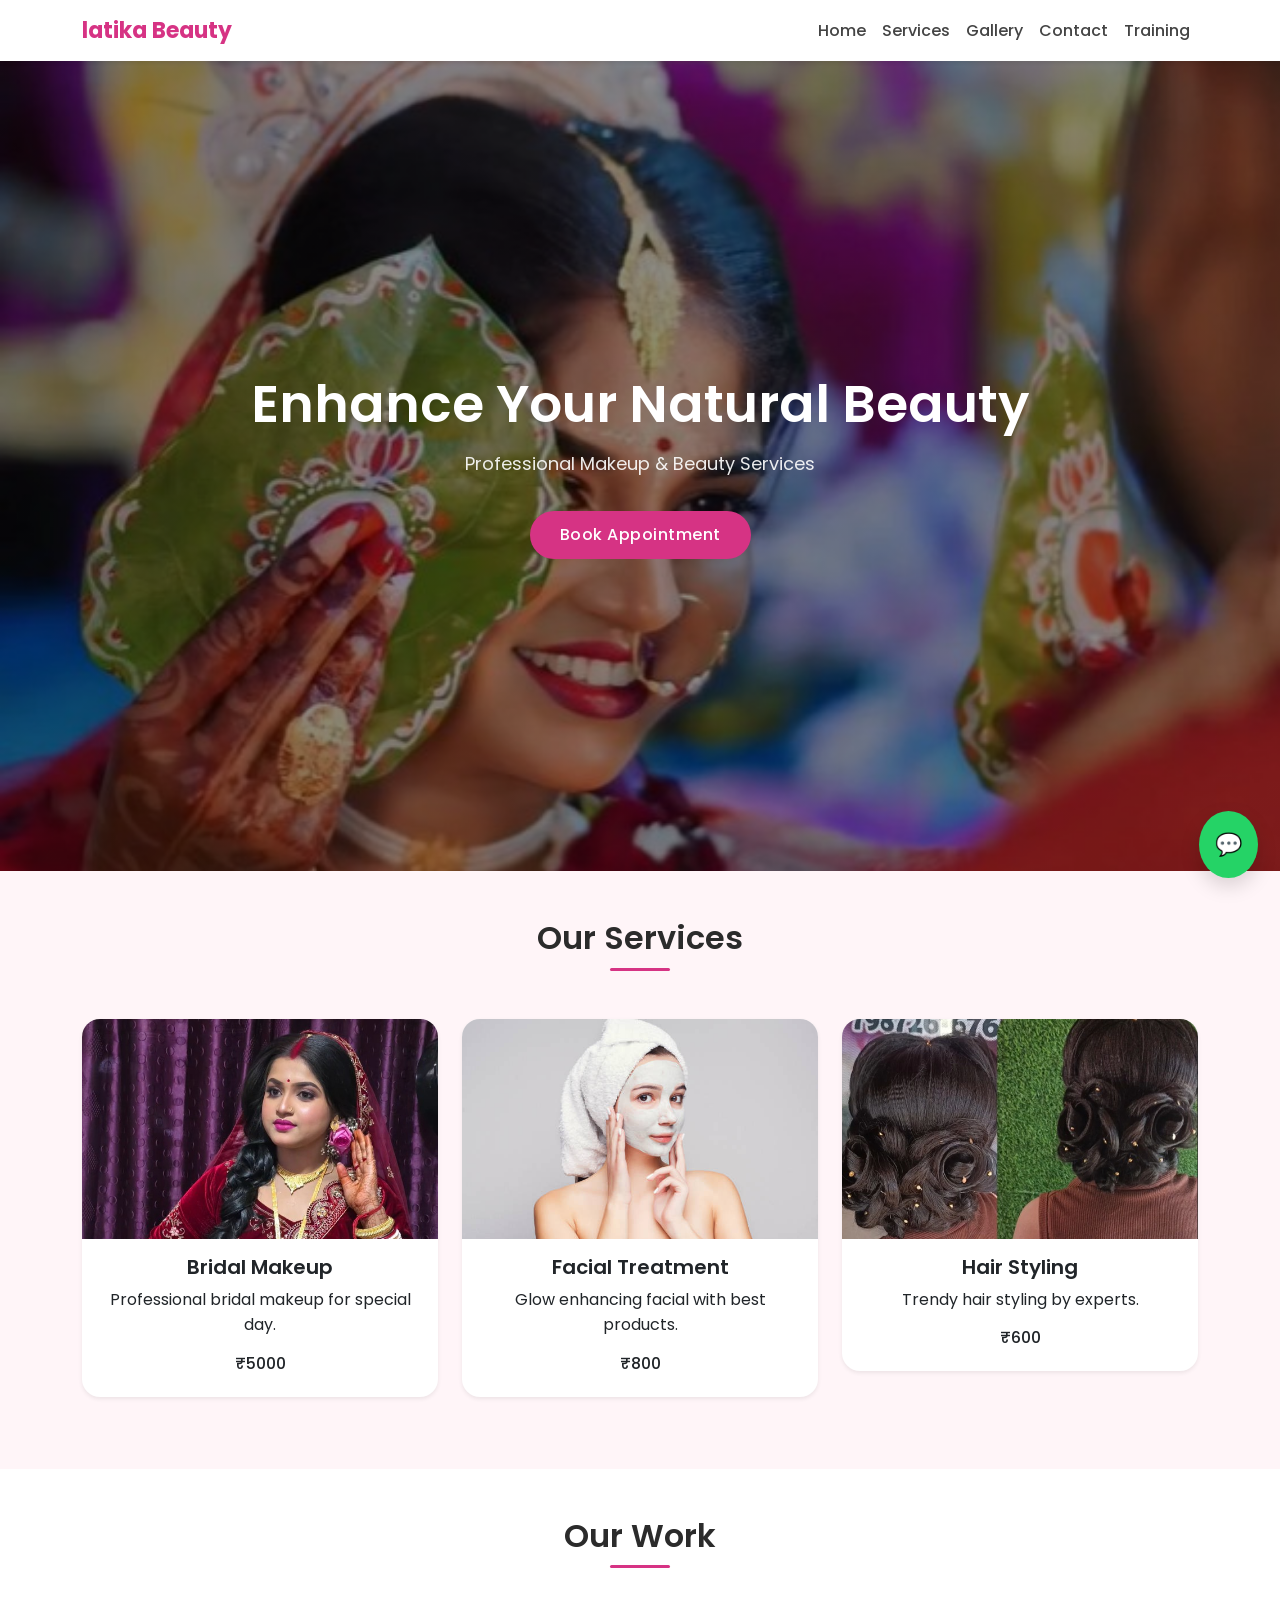
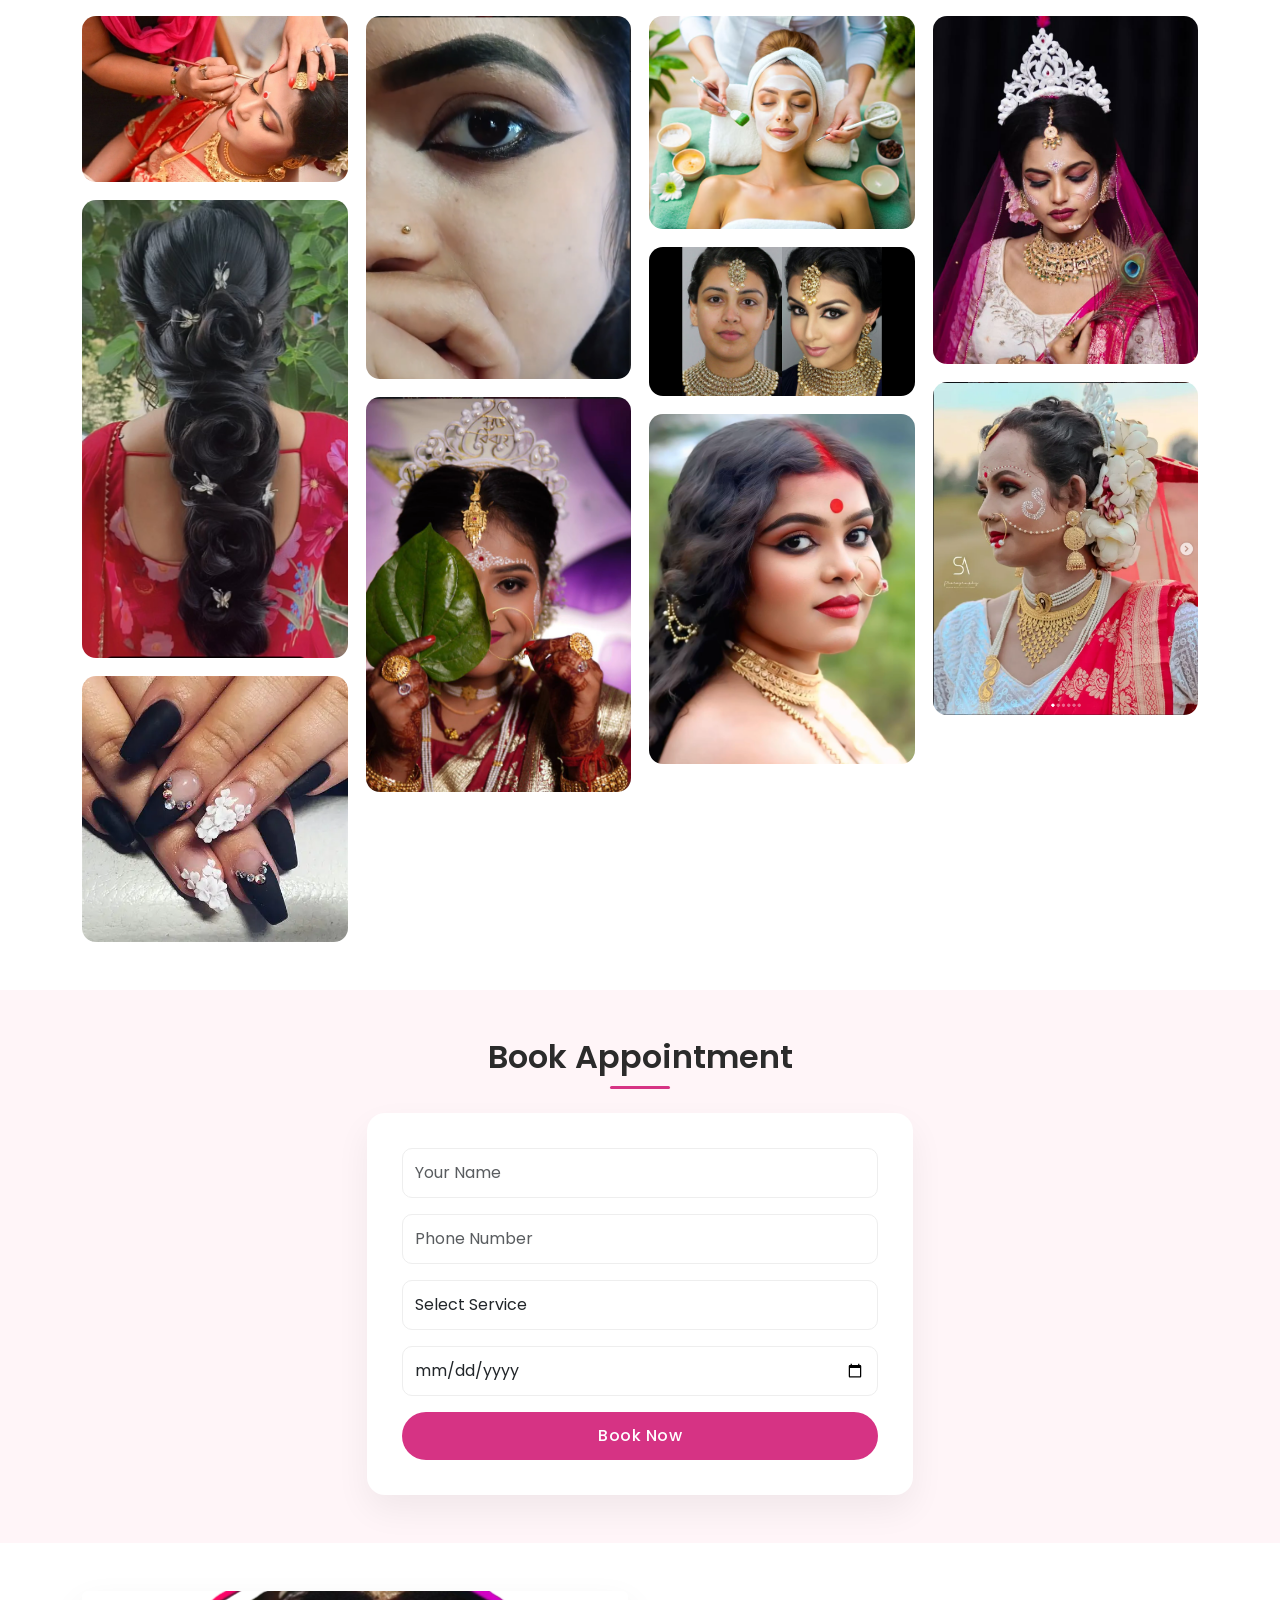
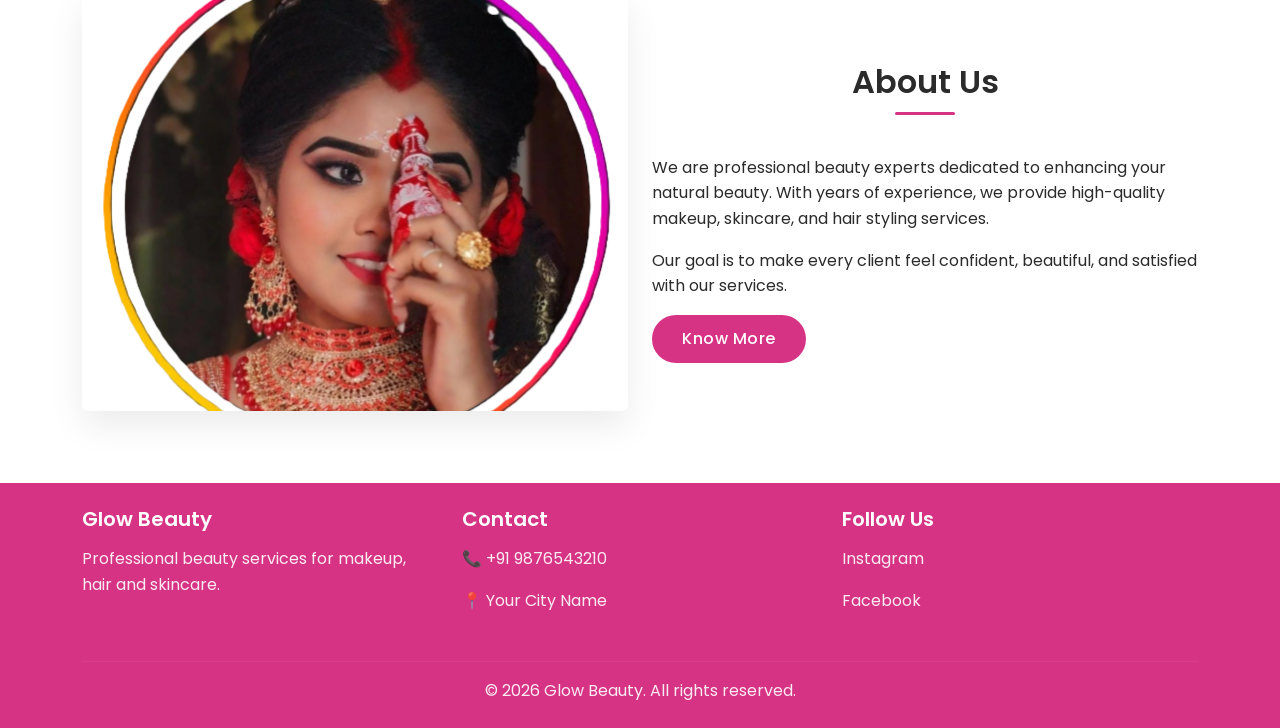
==== commit db7da553: "Create training page hero section with lavender theme" ====
--- a/index.html
+++ b/index.html
@@ -40,9 +40,18 @@
         <div class="collapse navbar-collapse" id="menu">
           <ul class="navbar-nav ms-auto">
             <li class="nav-item"><a class="nav-link" href="#home">Home</a></li>
-            <li class="nav-item"><a class="nav-link" href="#services">Services</a></li>
-            <li class="nav-item"><a class="nav-link" href="#gallery">Gallery</a></li>
-            <li class="nav-item"><a class="nav-link" href="#contact">Contact</a></li>
+            <li class="nav-item">
+              <a class="nav-link" href="#services">Services</a>
+            </li>
+            <li class="nav-item">
+              <a class="nav-link" href="#gallery">Gallery</a>
+            </li>
+            <li class="nav-item">
+              <a class="nav-link" href="#contact">Contact</a>
+            </li>
+            <li class="nav-item">
+              <a class="nav-link" href="training.html">Training</a>
+            </li>
           </ul>
         </div>
       </div>
@@ -121,7 +130,7 @@
     </section>
 
     <!-- Booking Section -->
-    <section class="booking py-5"  id="contact">
+    <section class="booking py-5" id="contact">
       <div class="container">
         <h2 class="text-center mb-4">Book Appointment</h2>
 
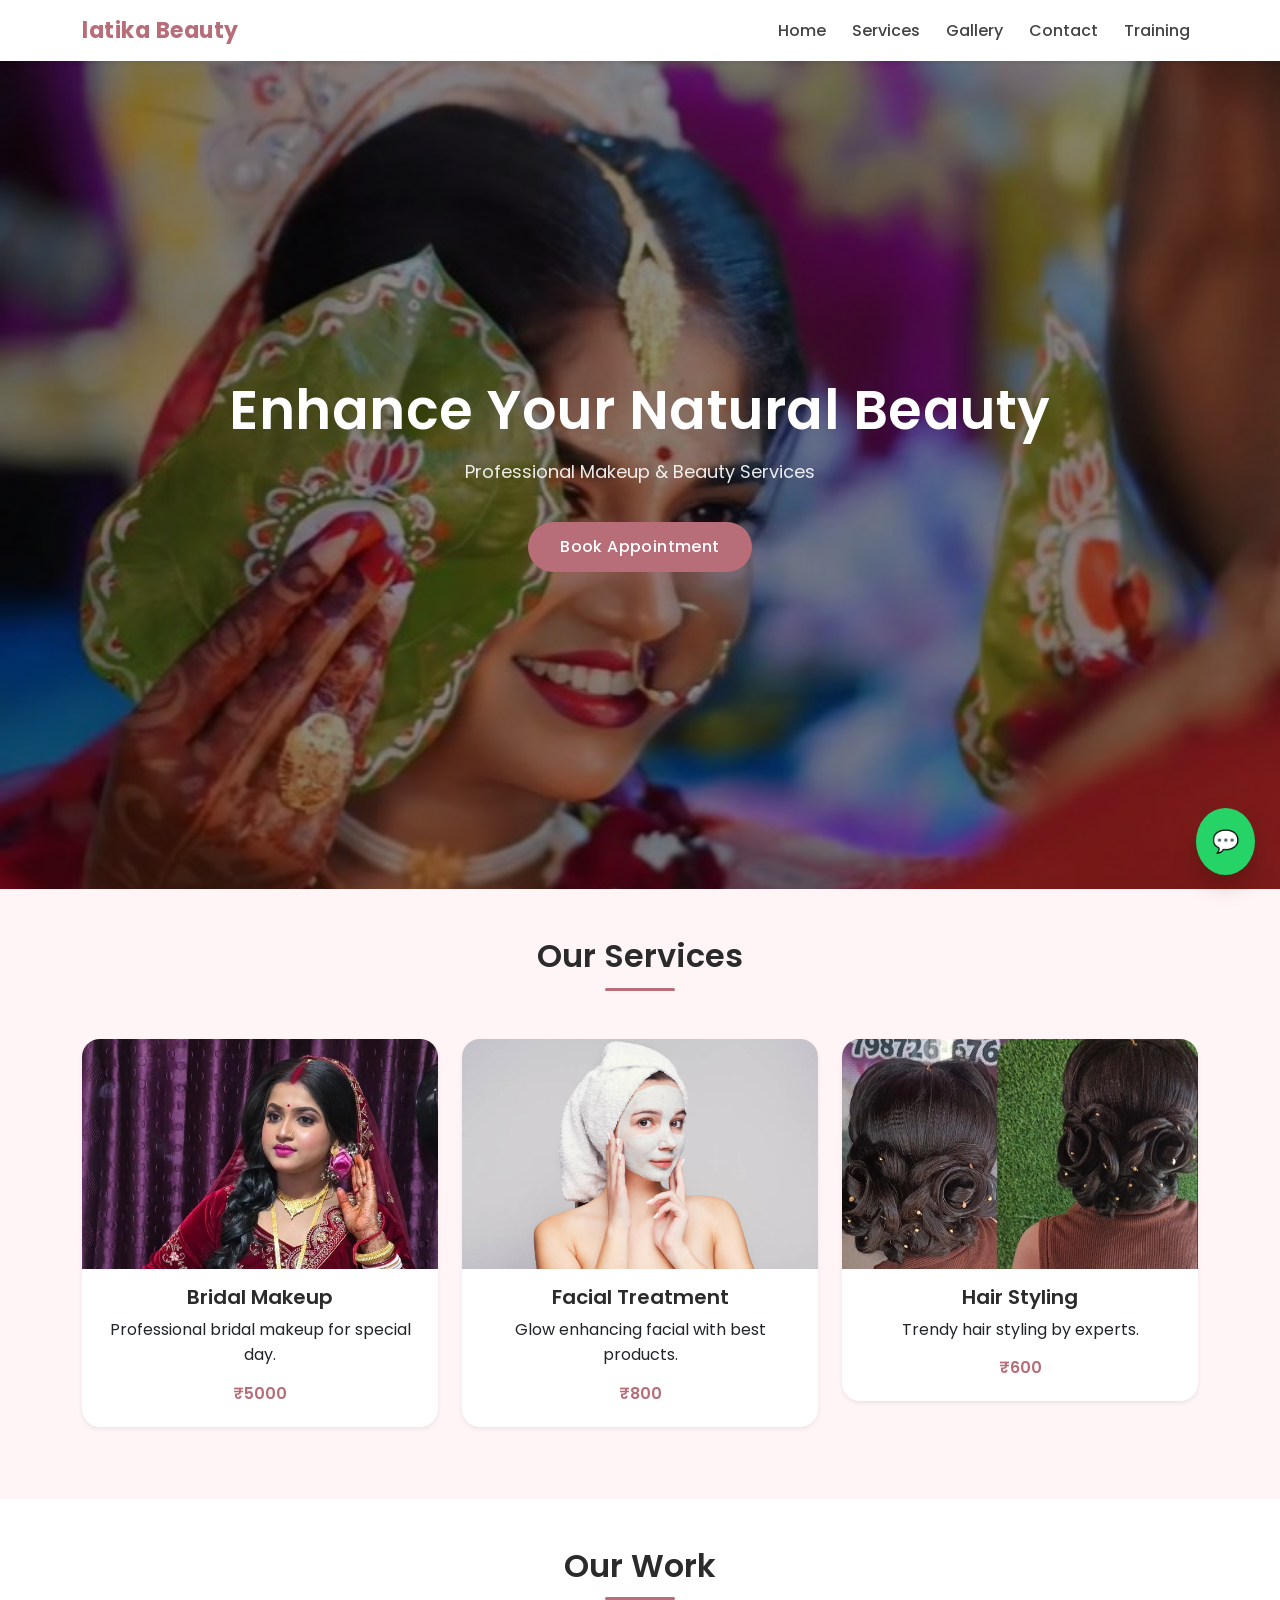
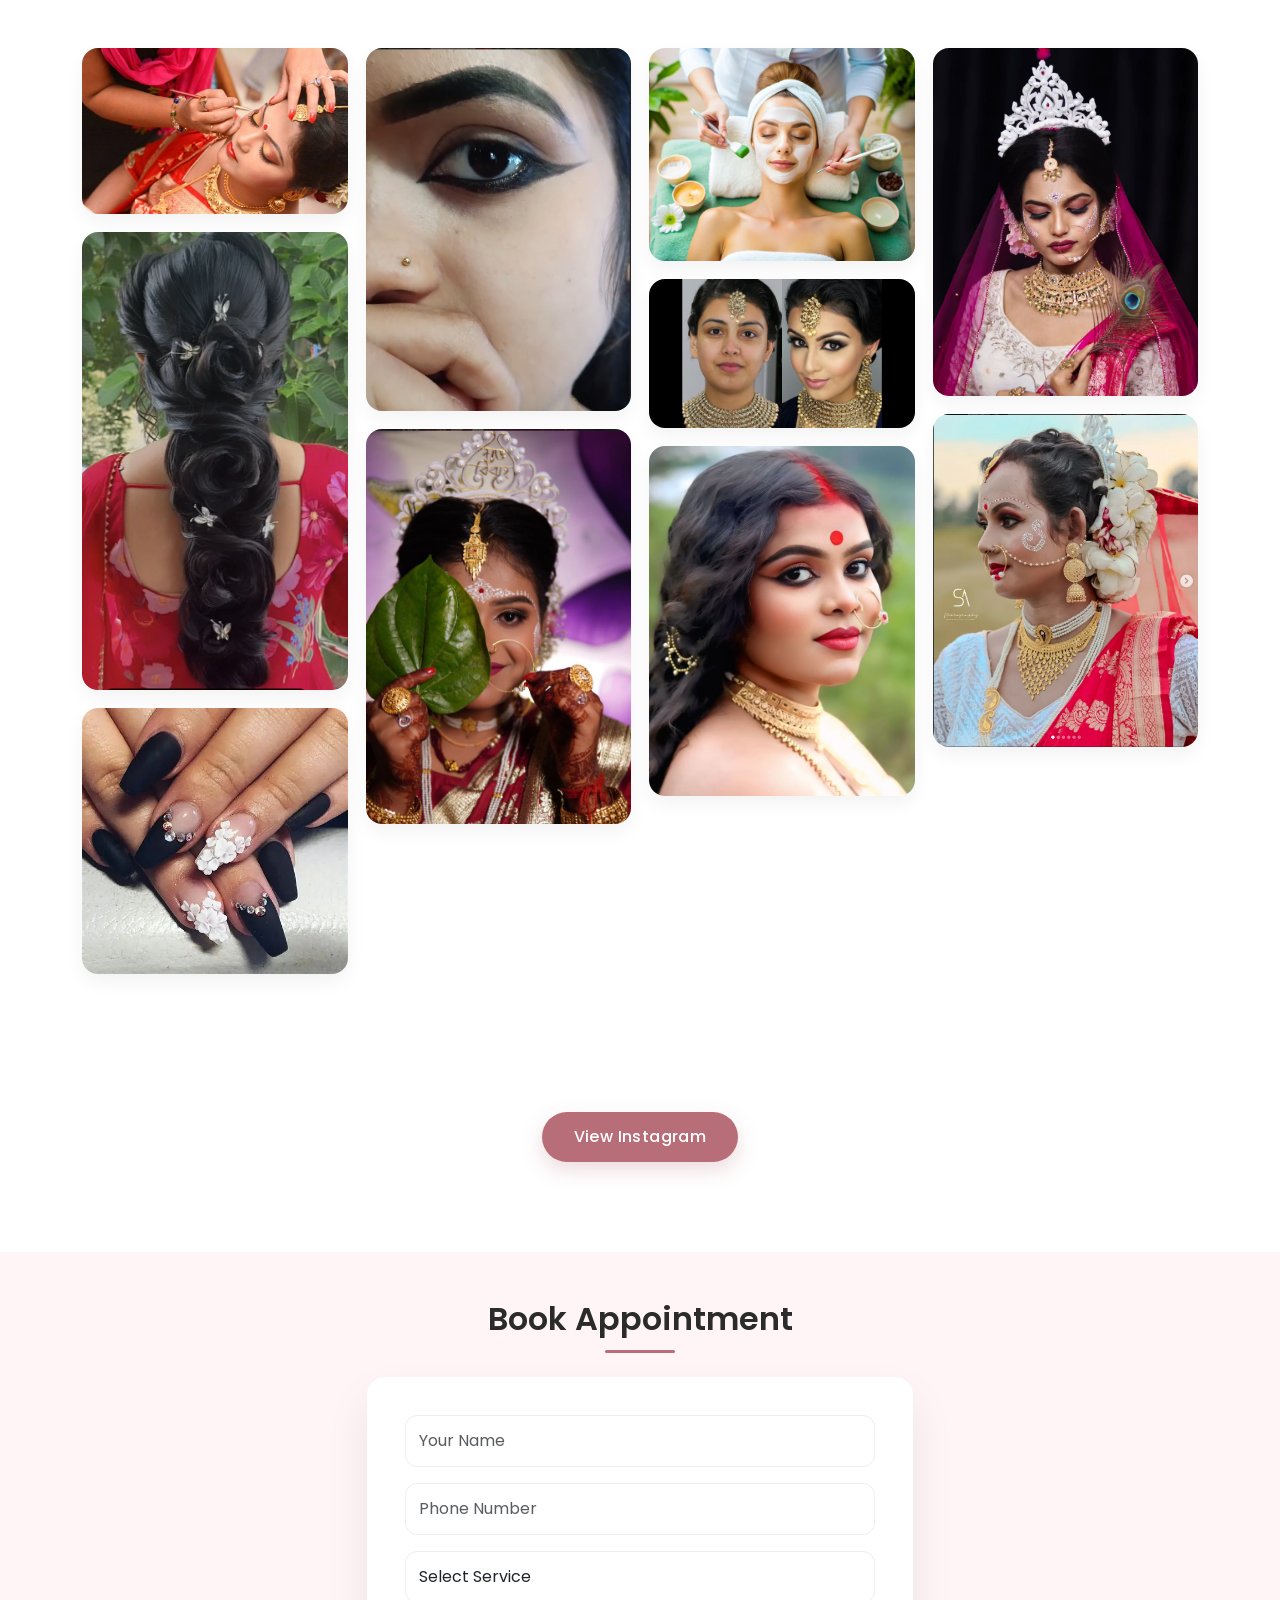
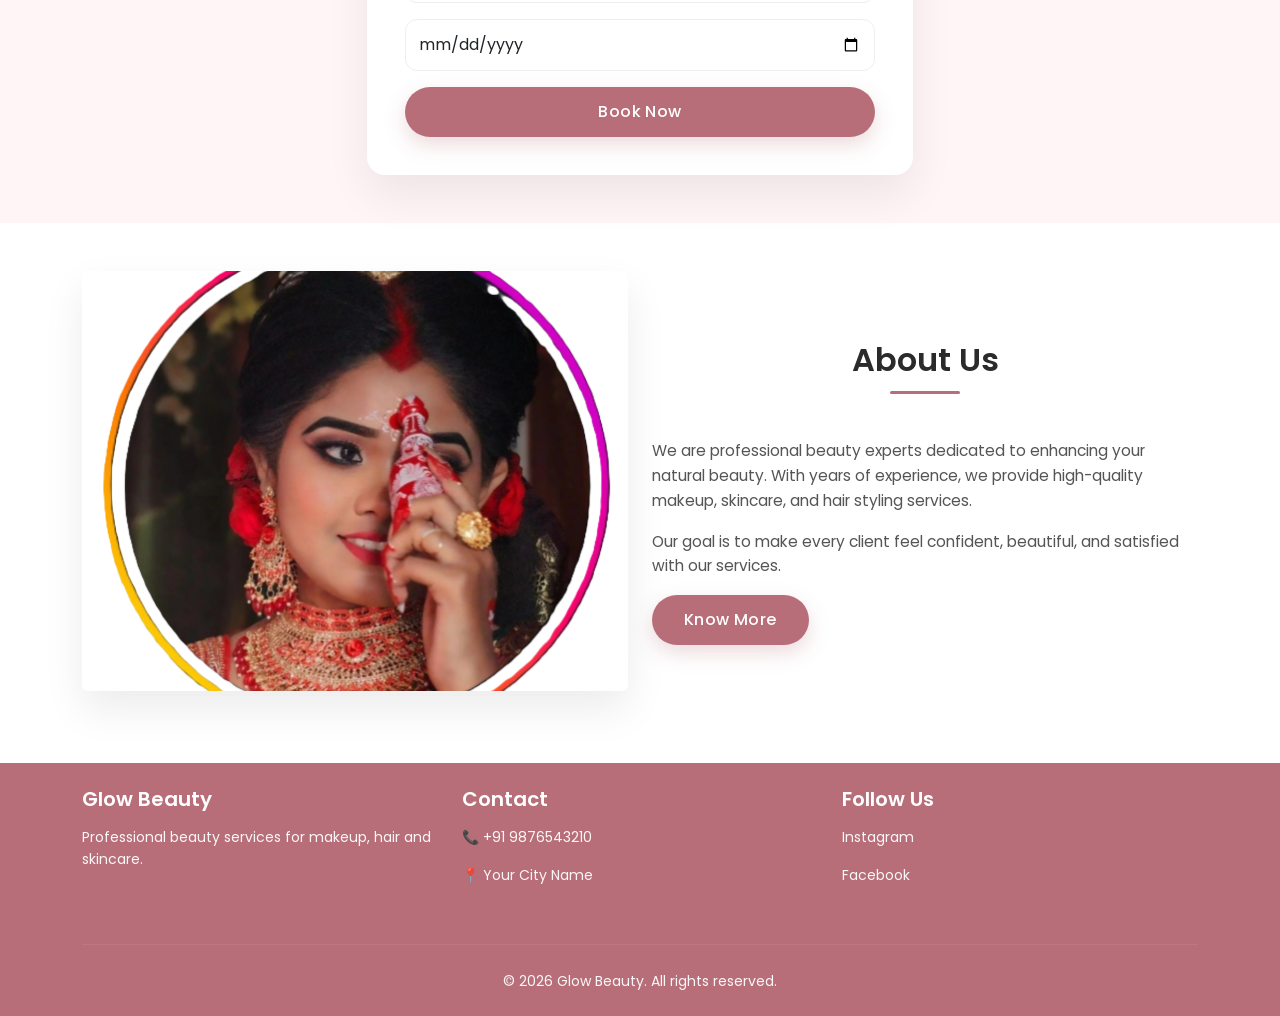
==== commit 3cf0722b: "Add instagram feed section" ====
--- a/index.html
+++ b/index.html
@@ -129,6 +129,21 @@
       </div>
     </section>
 
+    <!-- Instagram Section -->
+
+    <section class="instagram">
+      <div class="container">
+        <div class="text-center">
+          <a
+            href="https://www.instagram.com/latika_beauty_palour_matoli/"
+            class="btn btn-pink"
+          >
+            View Instagram
+          </a>
+        </div>
+      </div>
+    </section>
+
     <!-- Booking Section -->
     <section class="booking py-5" id="contact">
       <div class="container">
--- a/css/style.css
+++ b/css/style.css
@@ -1,4 +1,4 @@
-/* ===== Premium Beauty Parlour UI ===== */
+/* ===== Rose Gold Premium Beauty Parlour UI ===== */
 
 body{
 font-family:'Poppins', sans-serif;
@@ -9,8 +9,8 @@
 
 /* global spacing */
 section{
-padding-top:80px;
-padding-bottom:80px;
+padding-top:90px;
+padding-bottom:90px;
 }
 
 /* navbar */
@@ -19,45 +19,48 @@
 top:0;
 z-index:1000;
 background:white !important;
-box-shadow:0 4px 15px rgba(0,0,0,0.05);
+box-shadow:0 6px 20px rgba(0,0,0,0.06);
 }
 
 .navbar-brand{
 font-weight:600;
 font-size:22px;
-color:#d63384 !important;
+color:#b76e79 !important;
+letter-spacing:0.5px;
 }
 
 .nav-link{
 font-weight:500;
 color:#444 !important;
+margin-left:10px;
+transition:0.3s;
 }
 
 .nav-link:hover{
-color:#d63384 !important;
+color:#b76e79 !important;
 }
 
 /* headings */
 h2{
 font-weight:600;
 text-align:center;
-margin-bottom:40px;
+margin-bottom:45px;
 position:relative;
 }
 
 h2::after{
 content:"";
-width:60px;
+width:70px;
 height:3px;
-background:#d63384;
+background:#b76e79;
 display:block;
-margin:10px auto 0;
+margin:12px auto 0;
 border-radius:5px;
 }
 
 /* Hero Section */
 .hero{
-height:90vh;
+height:92vh;
 background:
 linear-gradient(rgba(0,0,0,0.45), rgba(0,0,0,0.45)),
 url("../images/hero.jpg") center/cover no-repeat;
@@ -66,58 +69,69 @@
 }
 
 .hero h1{
-font-size:52px;
+font-size:54px;
 font-weight:600;
 margin-bottom:15px;
+letter-spacing:0.5px;
 }
 
 .hero p{
 font-size:18px;
 opacity:0.9;
+margin-bottom:20px;
 }
 
 /* premium button */
 .btn-pink{
-background:#d63384;
+background:#b76e79;
 color:white;
 border:none;
-padding:12px 30px;
+padding:13px 32px;
 border-radius:30px;
 font-weight:500;
-letter-spacing:0.5px;
-transition:all 0.3s ease;
+letter-spacing:0.4px;
+transition:all 0.35s ease;
+box-shadow:0 8px 20px rgba(183,110,121,0.25);
 }
 
 .btn-pink:hover{
-background:#b02a6f;
-transform:scale(1.05);
-color:white;
+background:#a45c68;
+transform:translateY(-2px) scale(1.05);
+color:white;
+box-shadow:0 12px 28px rgba(183,110,121,0.35);
 }
 
 /* Services */
 .services{
-background:#fff5f8;
+background:#fff5f7;
 }
 
 .service-card{
 border:none;
 border-radius:18px;
 overflow:hidden;
-box-shadow:0 10px 30px rgba(0,0,0,0.06);
-transition:all 0.35s ease;
+box-shadow:0 12px 35px rgba(0,0,0,0.06);
+transition:all 0.35s ease;
+background:white;
 }
 
 .service-card img{
-height:220px;
+height:230px;
 object-fit:cover;
 }
 
 .service-card:hover{
 transform:translateY(-12px);
-box-shadow:0 20px 40px rgba(0,0,0,0.12);
+box-shadow:0 25px 50px rgba(0,0,0,0.12);
 }
 
 .service-card h5{
+font-weight:600;
+color:#2b2b2b;
+}
+
+.service-card h6{
+color:#b76e79;
 font-weight:600;
 }
 
@@ -135,14 +149,16 @@
 .gallery-img{
 width:100%;
 margin-bottom:18px;
-border-radius:14px;
+border-radius:16px;
 transition:all 0.35s ease;
 display:block;
 cursor:pointer;
+box-shadow:0 8px 18px rgba(0,0,0,0.05);
 }
 
 .gallery-img:hover{
 transform:scale(1.04);
+box-shadow:0 18px 35px rgba(0,0,0,0.15);
 }
 
 /* tablet */
@@ -152,7 +168,7 @@
 }
 }
 
-/* small tablet */
+/* tablet small */
 @media(max-width:768px){
 .gallery-container{
 column-count:3;
@@ -176,44 +192,71 @@
 width:100%;
 object-fit:cover;
 border-radius:18px;
-box-shadow:0 15px 35px rgba(0,0,0,0.08);
+box-shadow:0 18px 40px rgba(0,0,0,0.08);
+}
+
+.about p{
+font-size:15.5px;
+color:#555;
 }
 
 /* Booking */
 .booking{
-background:#fff5f8;
+background:#fff5f7;
 }
 
 .booking form{
 background:white;
-padding:35px;
+padding:38px;
 border-radius:18px;
-box-shadow:0 15px 35px rgba(0,0,0,0.06);
+box-shadow:0 20px 45px rgba(0,0,0,0.07);
 }
 
 .form-control{
-border-radius:10px;
-padding:12px;
+border-radius:12px;
+padding:13px;
 border:1px solid #eee;
+transition:0.3s;
 }
 
 .form-control:focus{
-border-color:#d63384;
-box-shadow:0 0 0 0.15rem rgba(214,51,132,0.15);
+border-color:#b76e79;
+box-shadow:0 0 0 0.15rem rgba(183,110,121,0.15);
+}
+
+/* Footer */
+.footer{
+background:#b76e79;
+color:white;
+}
+
+.footer h5{
+font-weight:600;
+margin-bottom:15px;
+}
+
+.footer p{
+opacity:0.95;
+font-size:14px;
+}
+
+.footer hr{
+border-color:rgba(255,255,255,0.25);
+margin:25px 0;
 }
 
 /* WhatsApp Button */
 .whatsapp-btn{
 position:fixed;
-bottom:22px;
-right:22px;
+bottom:25px;
+right:25px;
 background:#25D366;
 color:white;
 font-size:22px;
 padding:16px;
 border-radius:50%;
 text-decoration:none;
-box-shadow:0 8px 20px rgba(0,0,0,0.15);
+box-shadow:0 10px 25px rgba(0,0,0,0.2);
 z-index:1000;
 transition:0.3s;
 }
@@ -221,30 +264,11 @@
 .whatsapp-btn:hover{
 background:#1ebe5d;
 transform:scale(1.08);
-}
-
-/* Footer */
-.footer{
-background:#d63384;
-color:white;
-}
-
-.footer h5{
-font-weight:600;
-margin-bottom:15px;
-}
-
-.footer p{
-opacity:0.9;
-}
-
-.footer hr{
-border-color:rgba(255,255,255,0.2);
 }
 
 /* smooth hover animation */
 .card,
 .gallery-img,
 .btn-pink{
-transition:all 0.3s ease;
-}
+transition:all 0.35s ease;
+}
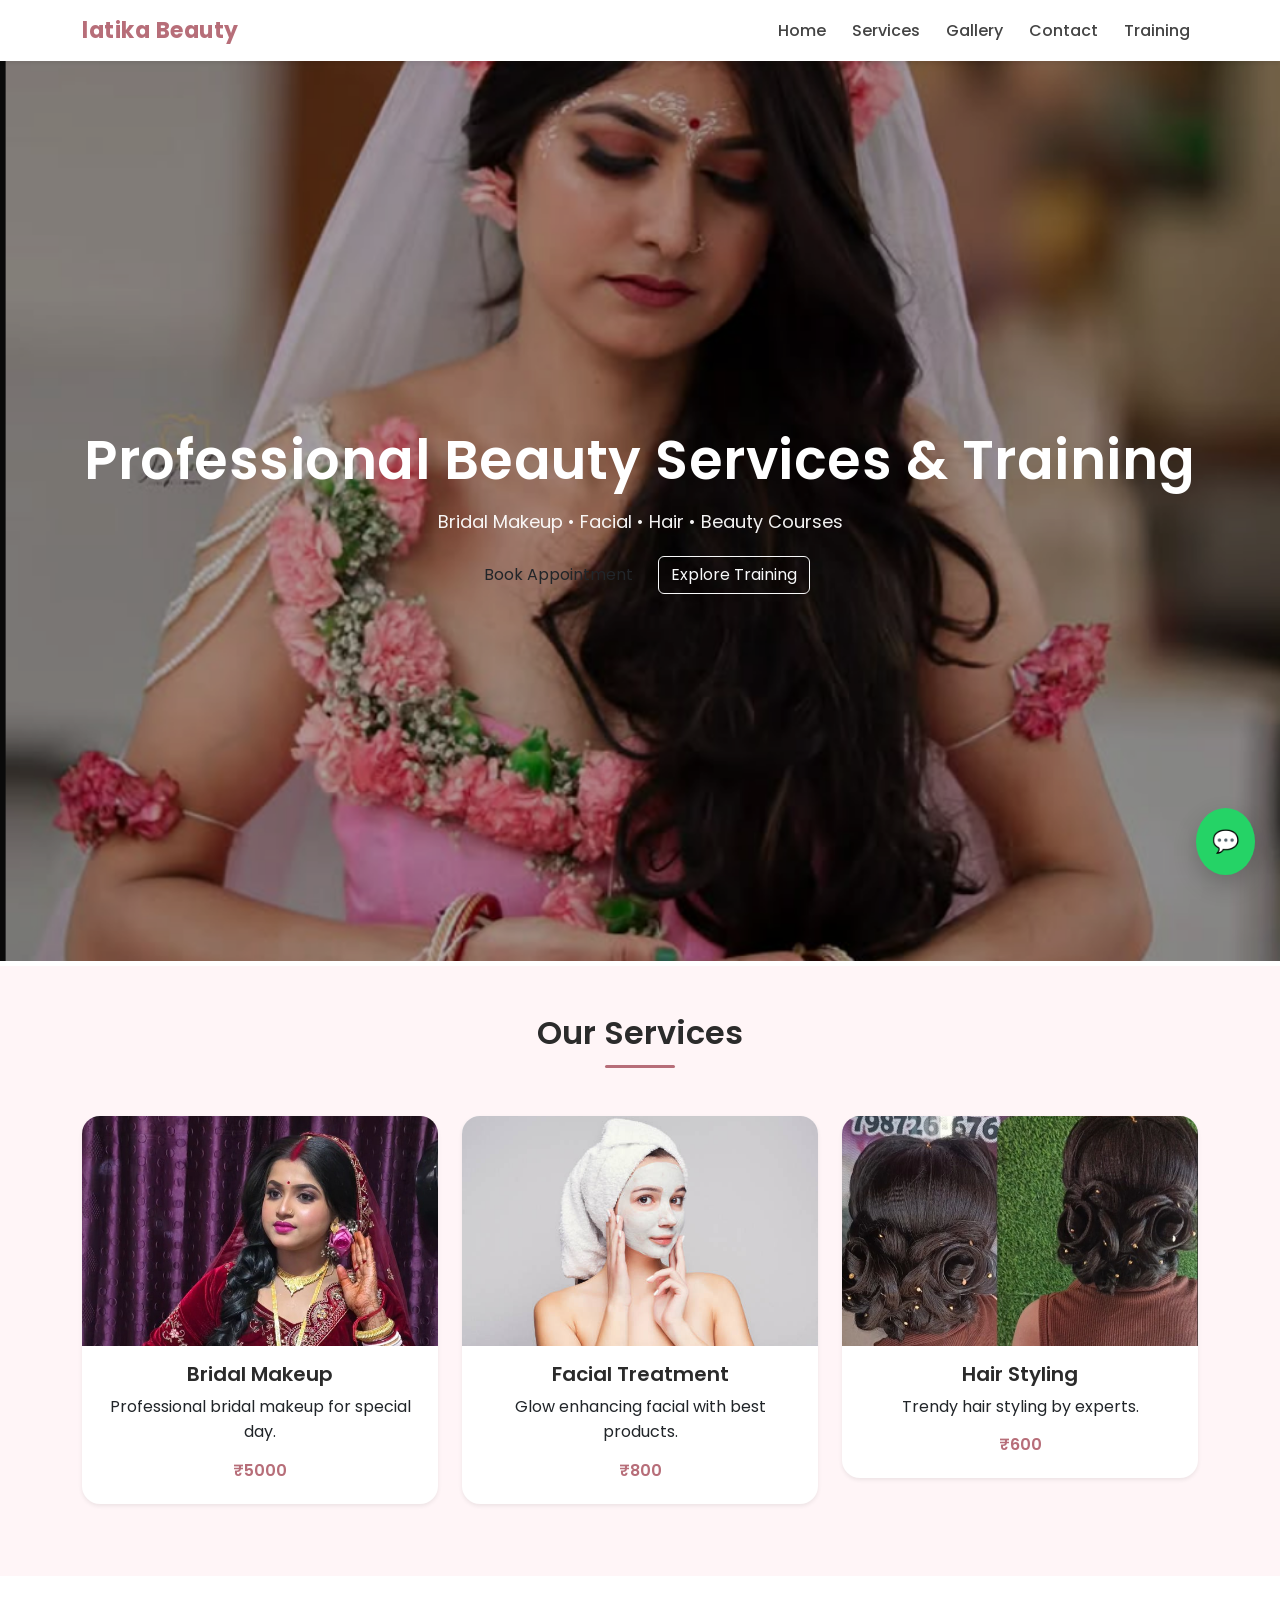
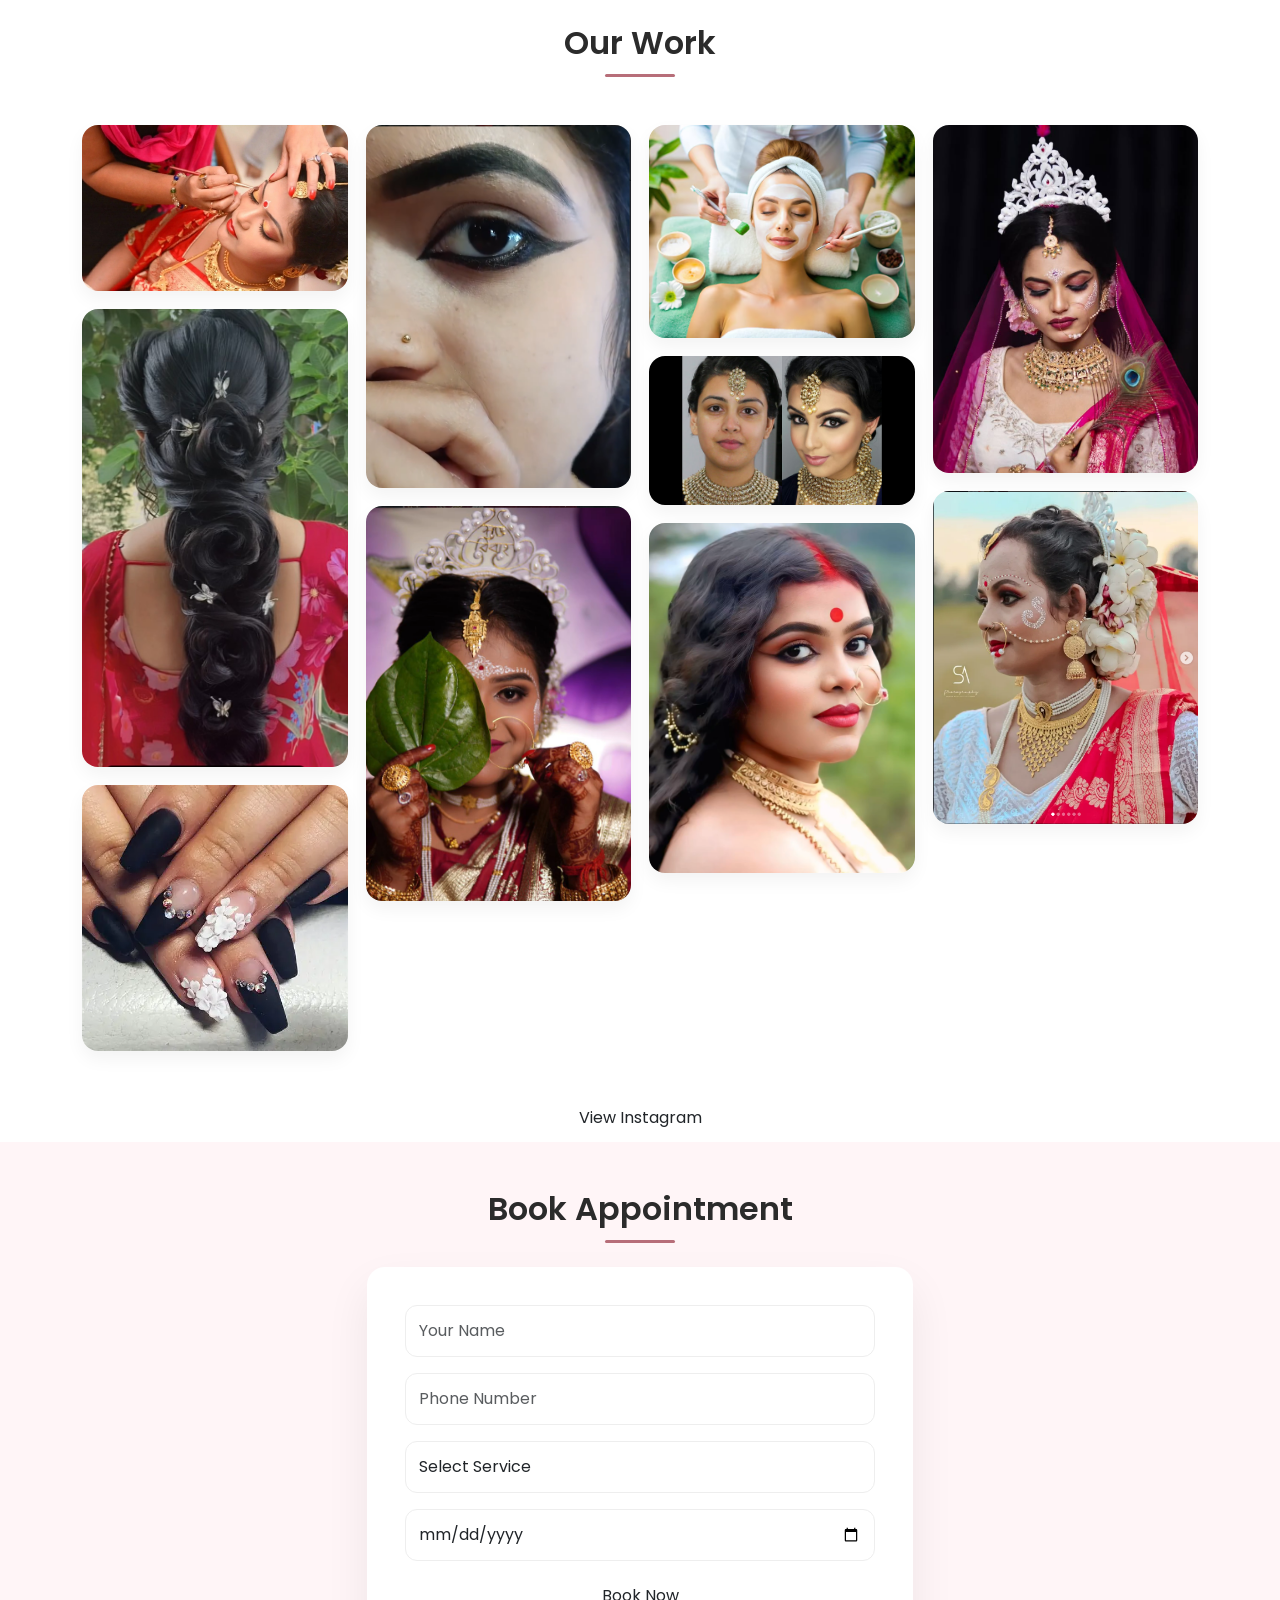
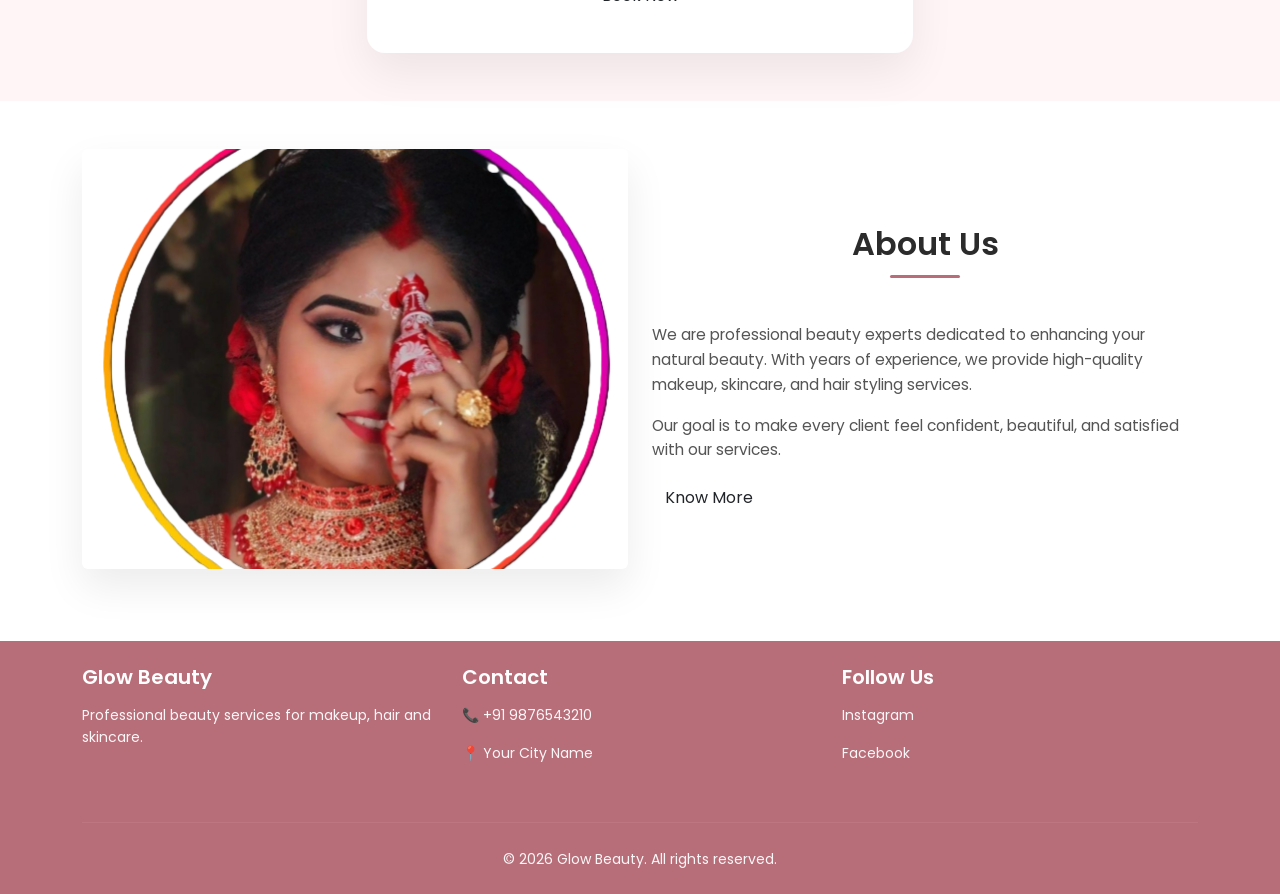
==== commit 9d8018d5: "Convert hero section to premium slider" ====
--- a/index.html
+++ b/index.html
@@ -57,13 +57,97 @@
       </div>
     </nav>
 
-    <!-- Hero Section -->
-    <section class="hero d-flex align-items-center text-center" id="home">
-      <div class="container">
-        <h1>Enhance Your Natural Beauty</h1>
-        <p>Professional Makeup & Beauty Services</p>
-
-        <button class="btn btn-pink mt-3">Book Appointment</button>
+    <!-- Hero Slider -->
+
+    <section id="home">
+      <div
+        id="heroSlider"
+        class="carousel slide carousel-fade"
+        data-bs-ride="carousel"
+        data-bs-interval="4000"
+      >
+        <div class="carousel-inner">
+          <!-- Slide 1 -->
+
+          <div class="carousel-item active">
+            <div
+              class="hero-slide"
+              style="background-image: url(&quot;images/Slider/hero1.jpg&quot;)"
+            >
+              <div class="overlay">
+                <div class="container text-center">
+                  <h1>Professional Beauty Services & Training</h1>
+
+                  <p>Bridal Makeup • Facial • Hair • Beauty Courses</p>
+
+                  <div class="mt-3">
+                    <a href="#contact" class="btn btn-pink">
+                      Book Appointment
+                    </a>
+
+                    <a href="training.html" class="btn btn-outline-light ms-2">
+                      Explore Training
+                    </a>
+                  </div>
+                </div>
+              </div>
+            </div>
+          </div>
+
+          <!-- Slide 2 -->
+
+          <div class="carousel-item">
+            <div
+              class="hero-slide"
+              style="background-image: url(&quot;images/Slider/hero2.jpg&quot;)"
+            >
+              <div class="overlay">
+                <div class="container text-center">
+                  <h1>Professional Beauty Services & Training</h1>
+
+                  <p>Bridal Makeup • Facial • Hair • Beauty Courses</p>
+
+                  <div class="mt-3">
+                    <a href="#contact" class="btn btn-pink">
+                      Book Appointment
+                    </a>
+
+                    <a href="training.html" class="btn btn-outline-light ms-2">
+                      Explore Training
+                    </a>
+                  </div>
+                </div>
+              </div>
+            </div>
+          </div>
+
+          <!-- Slide 3 -->
+
+          <div class="carousel-item">
+            <div
+              class="hero-slide"
+              style="background-image: url(&quot;images/Slider/hero3.jpg&quot;)"
+            >
+              <div class="overlay">
+                <div class="container text-center">
+                  <h1>Professional Beauty Services & Training</h1>
+
+                  <p>Bridal Makeup • Facial • Hair • Beauty Courses</p>
+
+                  <div class="mt-3">
+                    <a href="#contact" class="btn btn-pink">
+                      Book Appointment
+                    </a>
+
+                    <a href="training.html" class="btn btn-outline-light ms-2">
+                      Explore Training
+                    </a>
+                  </div>
+                </div>
+              </div>
+            </div>
+          </div>
+        </div>
       </div>
     </section>
 
--- a/css/style.css
+++ b/css/style.css
@@ -1,274 +1,281 @@
 /* ===== Rose Gold Premium Beauty Parlour UI ===== */
 
-body{
-font-family:'Poppins', sans-serif;
-color:#2b2b2b;
-background:#ffffff;
-line-height:1.6;
+body {
+  font-family: "Poppins", sans-serif;
+  color: #2b2b2b;
+  background: #ffffff;
+  line-height: 1.6;
 }
 
 /* global spacing */
-section{
-padding-top:90px;
-padding-bottom:90px;
+section {
+  padding-top: 0px;
+  padding-bottom: 5px;
 }
 
 /* navbar */
-.navbar{
-position:sticky;
-top:0;
-z-index:1000;
-background:white !important;
-box-shadow:0 6px 20px rgba(0,0,0,0.06);
-}
-
-.navbar-brand{
-font-weight:600;
-font-size:22px;
-color:#b76e79 !important;
-letter-spacing:0.5px;
-}
-
-.nav-link{
-font-weight:500;
-color:#444 !important;
-margin-left:10px;
-transition:0.3s;
-}
-
-.nav-link:hover{
-color:#b76e79 !important;
+.navbar {
+  position: sticky;
+  top: 0;
+  z-index: 1000;
+  background: white !important;
+  box-shadow: 0 6px 20px rgba(0, 0, 0, 0.06);
+}
+
+.navbar-brand {
+  font-weight: 600;
+  font-size: 22px;
+  color: #b76e79 !important;
+  letter-spacing: 0.5px;
+}
+
+.nav-link {
+  font-weight: 500;
+  color: #444 !important;
+  margin-left: 10px;
+  transition: 0.3s;
+}
+
+.nav-link:hover {
+  color: #b76e79 !important;
 }
 
 /* headings */
-h2{
-font-weight:600;
-text-align:center;
-margin-bottom:45px;
-position:relative;
-}
-
-h2::after{
-content:"";
-width:70px;
-height:3px;
-background:#b76e79;
-display:block;
-margin:12px auto 0;
-border-radius:5px;
-}
-
-/* Hero Section */
-.hero{
-height:92vh;
-background:
-linear-gradient(rgba(0,0,0,0.45), rgba(0,0,0,0.45)),
-url("../images/hero.jpg") center/cover no-repeat;
-
-color:white;
-}
-
-.hero h1{
-font-size:54px;
-font-weight:600;
-margin-bottom:15px;
-letter-spacing:0.5px;
-}
-
-.hero p{
-font-size:18px;
-opacity:0.9;
-margin-bottom:20px;
-}
-
-/* premium button */
-.btn-pink{
-background:#b76e79;
-color:white;
-border:none;
-padding:13px 32px;
-border-radius:30px;
-font-weight:500;
-letter-spacing:0.4px;
-transition:all 0.35s ease;
-box-shadow:0 8px 20px rgba(183,110,121,0.25);
-}
-
-.btn-pink:hover{
-background:#a45c68;
-transform:translateY(-2px) scale(1.05);
-color:white;
-box-shadow:0 12px 28px rgba(183,110,121,0.35);
+h2 {
+  font-weight: 600;
+  text-align: center;
+  margin-bottom: 45px;
+  position: relative;
+}
+
+h2::after {
+  content: "";
+  width: 70px;
+  height: 3px;
+  background: #b76e79;
+  display: block;
+  margin: 12px auto 0;
+  border-radius: 5px;
+}
+
+/* Hero Slider */
+
+.hero-slide {
+  height: 100vh;
+  background-size: cover;
+  background-position: center;
+  position: relative;
+  display: flex;
+  align-items: center;
+  justify-content: center;
+}
+
+/* overlay */
+
+.overlay {
+  position: absolute;
+  top: 0;
+  left: 0;
+  width: 100%;
+  height: 100%;
+  background: rgba(0, 0, 0, 0.3);
+  display: flex;
+  align-items: center;
+  justify-content: center;
+  color: white;
+  text-align: center;
+  padding: 20px;
+}
+
+/* text */
+
+.overlay h1 {
+  font-size: 54px;
+  font-weight: 600;
+  letter-spacing: 0.5px;
+  margin-bottom: 15px;
+}
+
+.overlay p {
+  font-size: 18px;
+  opacity: 0.95;
+  margin-bottom: 20px;
+}
+
+/* slider fade smooth */
+
+.carousel-fade .carousel-item {
+  transition: opacity 0.5s ease-in-out;
 }
 
 /* Services */
-.services{
-background:#fff5f7;
-}
-
-.service-card{
-border:none;
-border-radius:18px;
-overflow:hidden;
-box-shadow:0 12px 35px rgba(0,0,0,0.06);
-transition:all 0.35s ease;
-background:white;
-}
-
-.service-card img{
-height:230px;
-object-fit:cover;
-}
-
-.service-card:hover{
-transform:translateY(-12px);
-box-shadow:0 25px 50px rgba(0,0,0,0.12);
-}
-
-.service-card h5{
-font-weight:600;
-color:#2b2b2b;
-}
-
-.service-card h6{
-color:#b76e79;
-font-weight:600;
+.services {
+  background: #fff5f7;
+}
+
+.service-card {
+  border: none;
+  border-radius: 18px;
+  overflow: hidden;
+  box-shadow: 0 12px 35px rgba(0, 0, 0, 0.06);
+  transition: all 0.35s ease;
+  background: white;
+}
+
+.service-card img {
+  height: 230px;
+  object-fit: cover;
+}
+
+.service-card:hover {
+  transform: translateY(-12px);
+  box-shadow: 0 25px 50px rgba(0, 0, 0, 0.12);
+}
+
+.service-card h5 {
+  font-weight: 600;
+  color: #2b2b2b;
+}
+
+.service-card h6 {
+  color: #b76e79;
+  font-weight: 600;
 }
 
 /* Gallery */
-.gallery{
-background:white;
+.gallery {
+  background: white;
 }
 
 /* Masonry layout */
-.gallery-container{
-column-count:4;
-column-gap:18px;
-}
-
-.gallery-img{
-width:100%;
-margin-bottom:18px;
-border-radius:16px;
-transition:all 0.35s ease;
-display:block;
-cursor:pointer;
-box-shadow:0 8px 18px rgba(0,0,0,0.05);
-}
-
-.gallery-img:hover{
-transform:scale(1.04);
-box-shadow:0 18px 35px rgba(0,0,0,0.15);
+.gallery-container {
+  column-count: 4;
+  column-gap: 18px;
+}
+
+.gallery-img {
+  width: 100%;
+  margin-bottom: 18px;
+  border-radius: 16px;
+  transition: all 0.35s ease;
+  display: block;
+  cursor: pointer;
+  box-shadow: 0 8px 18px rgba(0, 0, 0, 0.05);
+}
+
+.gallery-img:hover {
+  transform: scale(1.04);
+  box-shadow: 0 18px 35px rgba(0, 0, 0, 0.15);
 }
 
 /* tablet */
-@media(max-width:992px){
-.gallery-container{
-column-count:3;
-}
+@media (max-width: 992px) {
+  .gallery-container {
+    column-count: 3;
+  }
 }
 
 /* tablet small */
-@media(max-width:768px){
-.gallery-container{
-column-count:3;
-}
+@media (max-width: 768px) {
+  .gallery-container {
+    column-count: 3;
+  }
 }
 
 /* mobile */
-@media(max-width:576px){
-.gallery-container{
-column-count:3;
-}
+@media (max-width: 576px) {
+  .gallery-container {
+    column-count: 3;
+  }
 }
 
 /* About */
-.about{
-background:white;
-}
-
-.about img{
-max-height:420px;
-width:100%;
-object-fit:cover;
-border-radius:18px;
-box-shadow:0 18px 40px rgba(0,0,0,0.08);
-}
-
-.about p{
-font-size:15.5px;
-color:#555;
+.about {
+  background: white;
+}
+
+.about img {
+  max-height: 420px;
+  width: 100%;
+  object-fit: cover;
+  border-radius: 18px;
+  box-shadow: 0 18px 40px rgba(0, 0, 0, 0.08);
+}
+
+.about p {
+  font-size: 15.5px;
+  color: #555;
 }
 
 /* Booking */
-.booking{
-background:#fff5f7;
-}
-
-.booking form{
-background:white;
-padding:38px;
-border-radius:18px;
-box-shadow:0 20px 45px rgba(0,0,0,0.07);
-}
-
-.form-control{
-border-radius:12px;
-padding:13px;
-border:1px solid #eee;
-transition:0.3s;
-}
-
-.form-control:focus{
-border-color:#b76e79;
-box-shadow:0 0 0 0.15rem rgba(183,110,121,0.15);
+.booking {
+  background: #fff5f7;
+}
+
+.booking form {
+  background: white;
+  padding: 38px;
+  border-radius: 18px;
+  box-shadow: 0 20px 45px rgba(0, 0, 0, 0.07);
+}
+
+.form-control {
+  border-radius: 12px;
+  padding: 13px;
+  border: 1px solid #eee;
+  transition: 0.3s;
+}
+
+.form-control:focus {
+  border-color: #b76e79;
+  box-shadow: 0 0 0 0.15rem rgba(183, 110, 121, 0.15);
 }
 
 /* Footer */
-.footer{
-background:#b76e79;
-color:white;
-}
-
-.footer h5{
-font-weight:600;
-margin-bottom:15px;
-}
-
-.footer p{
-opacity:0.95;
-font-size:14px;
-}
-
-.footer hr{
-border-color:rgba(255,255,255,0.25);
-margin:25px 0;
+.footer {
+  background: #b76e79;
+  color: white;
+}
+
+.footer h5 {
+  font-weight: 600;
+  margin-bottom: 15px;
+}
+
+.footer p {
+  opacity: 0.95;
+  font-size: 14px;
+}
+
+.footer hr {
+  border-color: rgba(255, 255, 255, 0.25);
+  margin: 25px 0;
 }
 
 /* WhatsApp Button */
-.whatsapp-btn{
-position:fixed;
-bottom:25px;
-right:25px;
-background:#25D366;
-color:white;
-font-size:22px;
-padding:16px;
-border-radius:50%;
-text-decoration:none;
-box-shadow:0 10px 25px rgba(0,0,0,0.2);
-z-index:1000;
-transition:0.3s;
-}
-
-.whatsapp-btn:hover{
-background:#1ebe5d;
-transform:scale(1.08);
+.whatsapp-btn {
+  position: fixed;
+  bottom: 25px;
+  right: 25px;
+  background: #25d366;
+  color: white;
+  font-size: 22px;
+  padding: 16px;
+  border-radius: 50%;
+  text-decoration: none;
+  box-shadow: 0 10px 25px rgba(0, 0, 0, 0.2);
+  z-index: 1000;
+  transition: 0.3s;
+}
+
+.whatsapp-btn:hover {
+  background: #1ebe5d;
+  transform: scale(1.08);
 }
 
 /* smooth hover animation */
 .card,
 .gallery-img,
-.btn-pink{
-transition:all 0.35s ease;
-}
+.btn-pink {
+  transition: all 0.35s ease;
+}
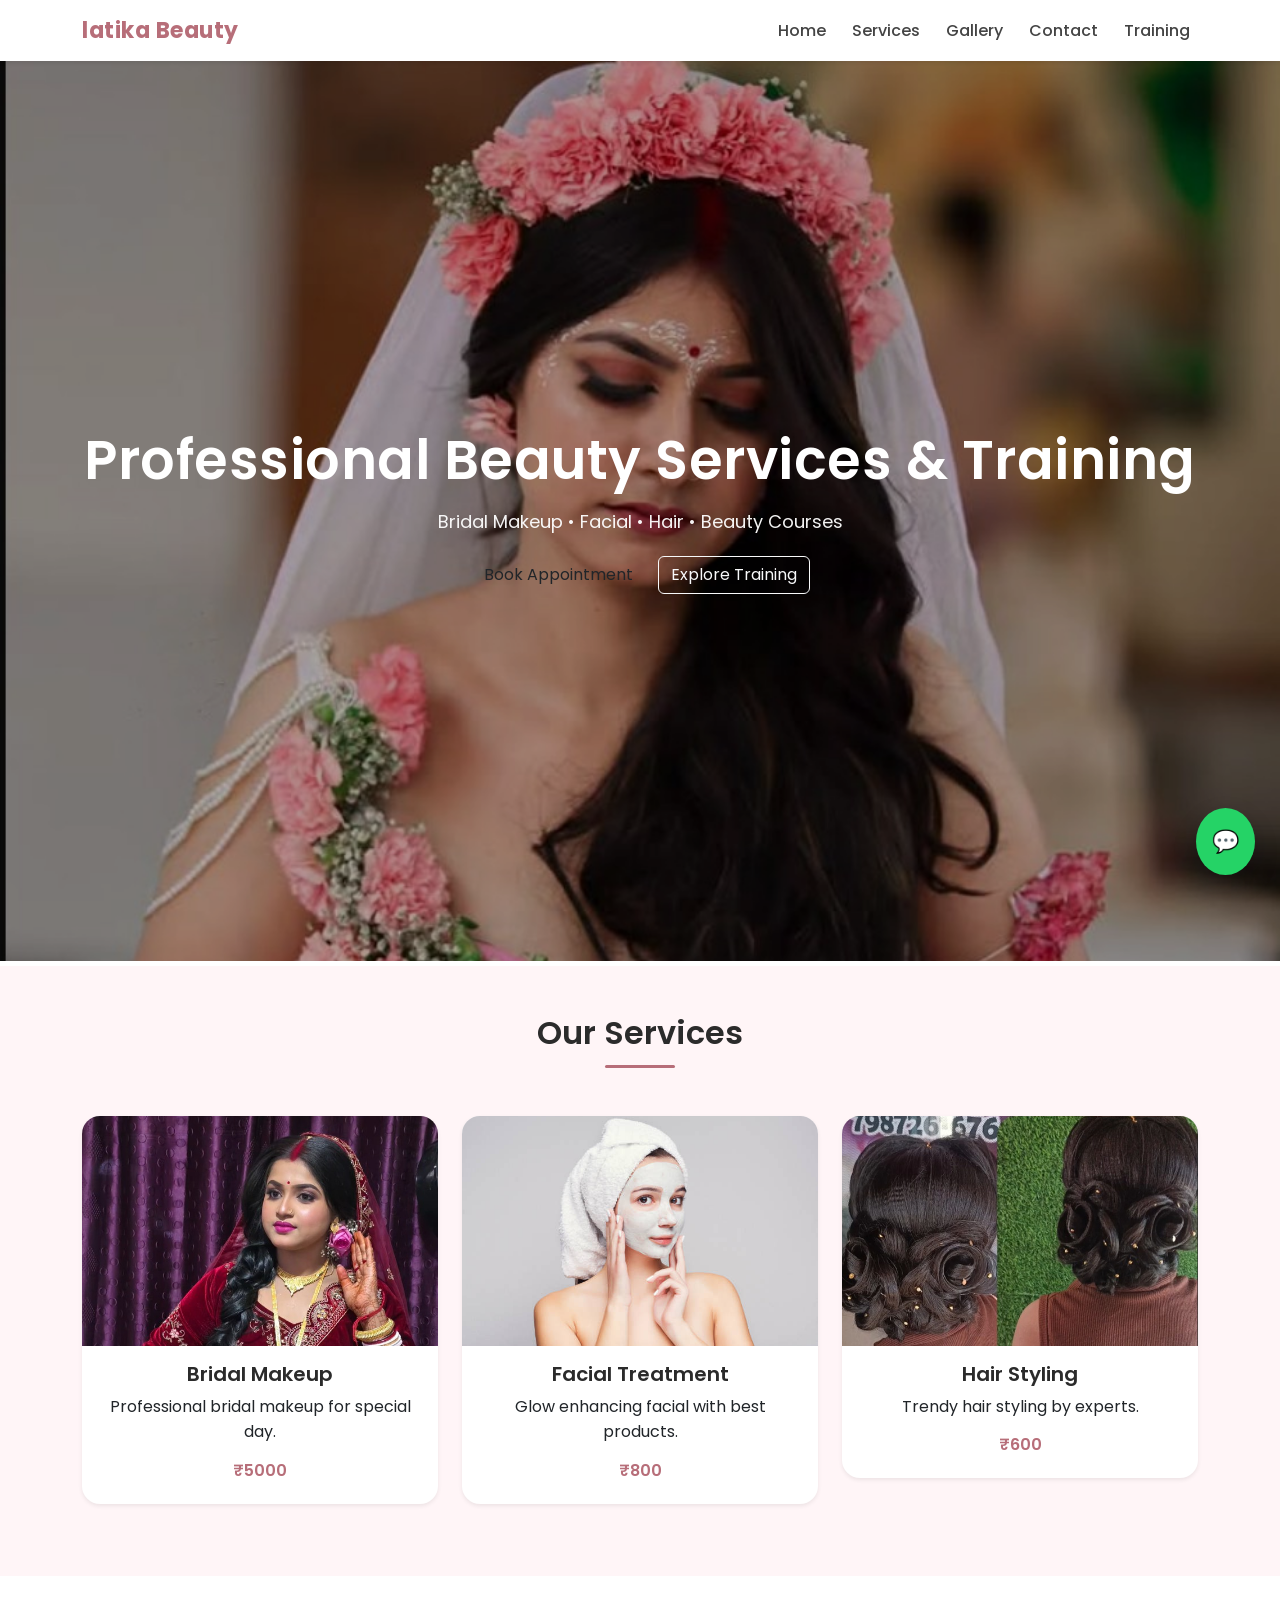
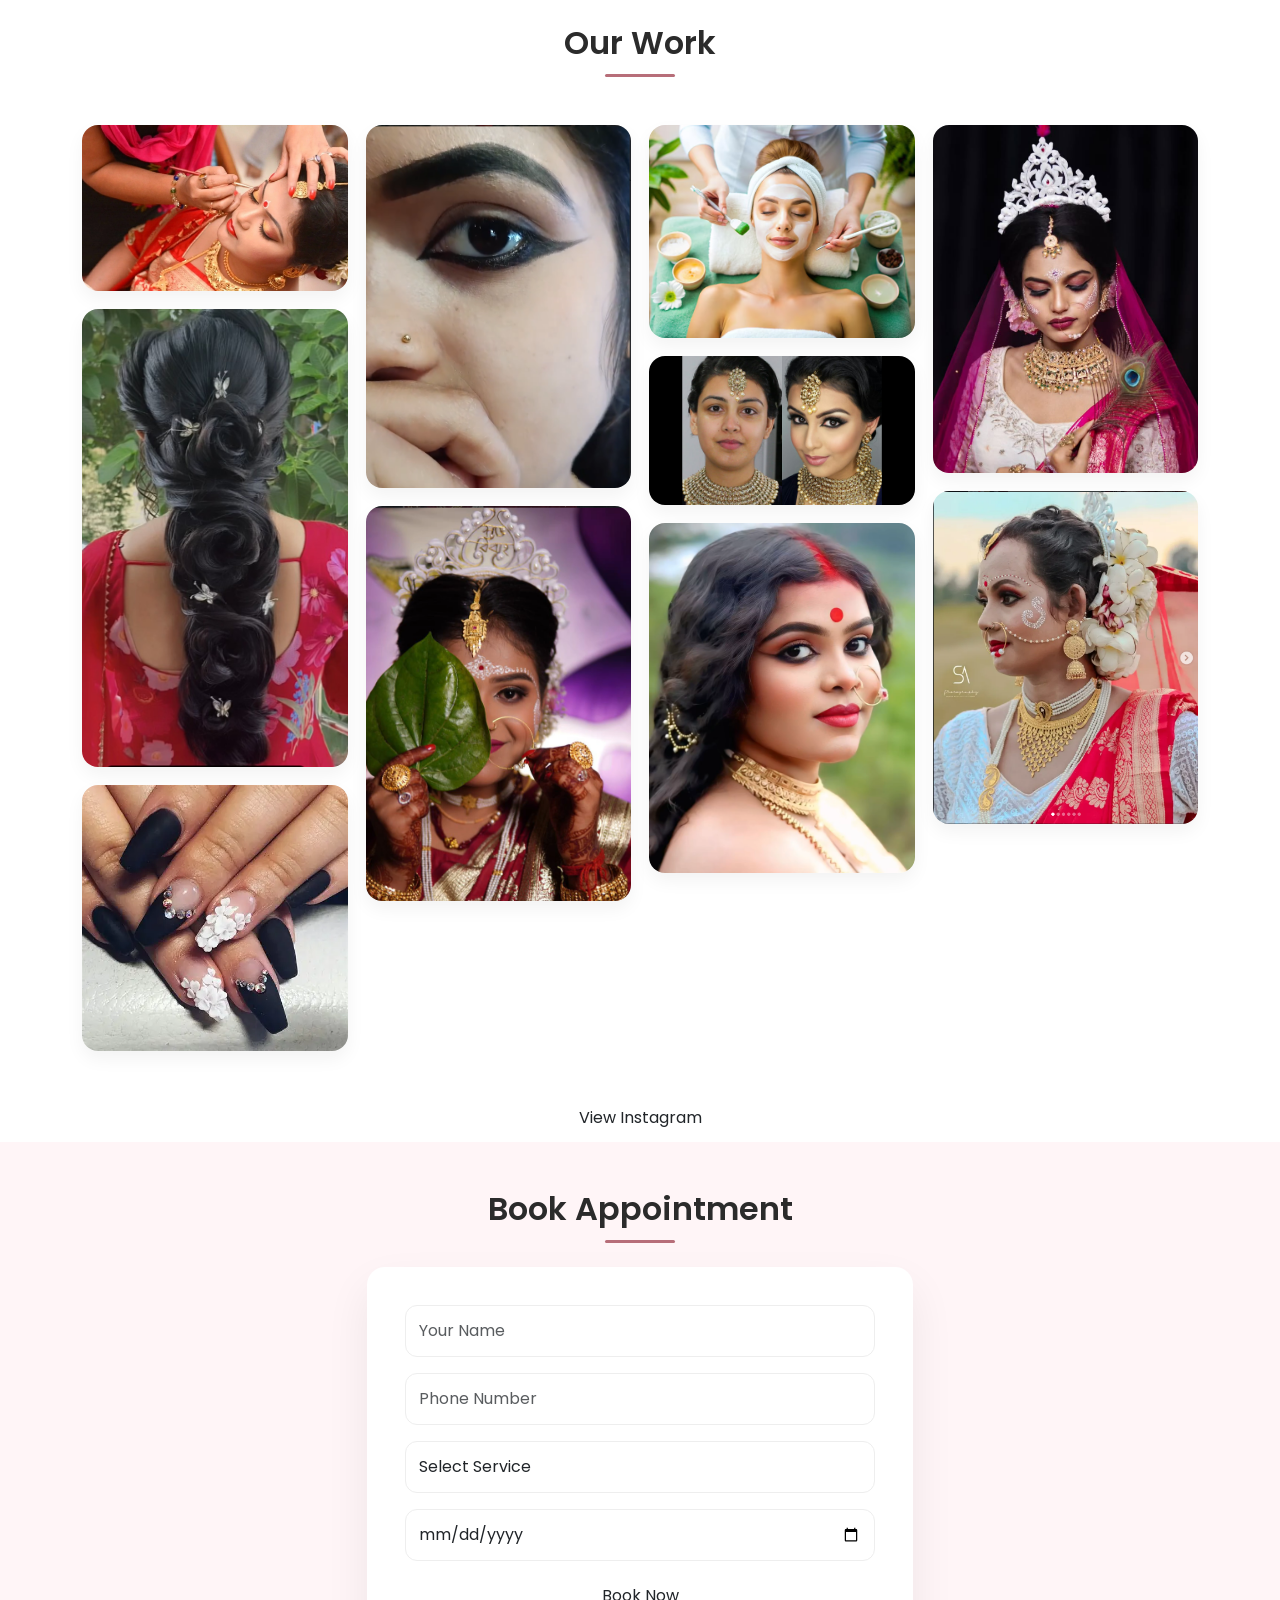
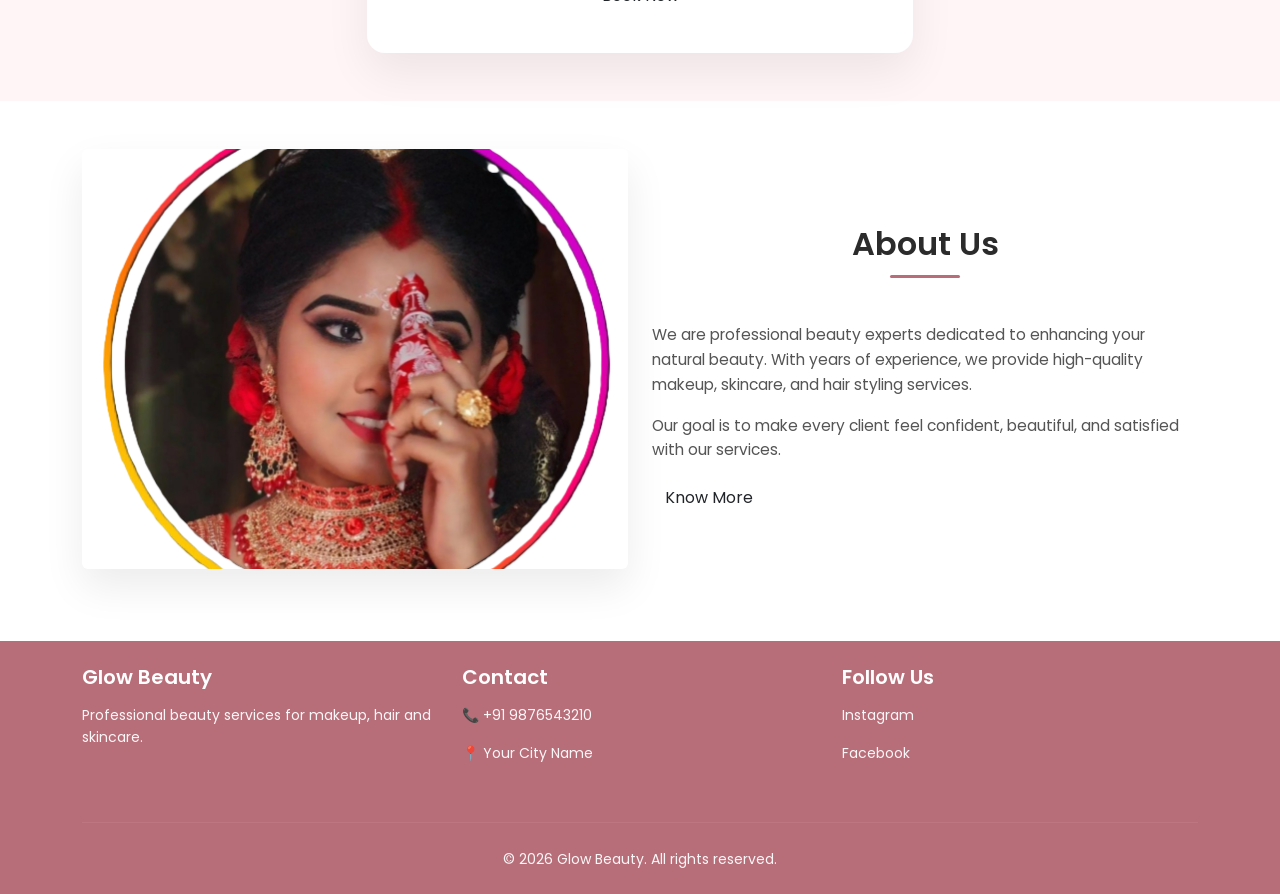
==== commit 38dbd2f6: "Make hero slider fully responsive" ====
--- a/index.html
+++ b/index.html
@@ -126,7 +126,7 @@
           <div class="carousel-item">
             <div
               class="hero-slide"
-              style="background-image: url(&quot;images/Slider/hero3.jpg&quot;)"
+              style="background-image: url(&quot;images/Slider/hero4.jpg&quot;)"
             >
               <div class="overlay">
                 <div class="container text-center">
@@ -147,6 +147,33 @@
               </div>
             </div>
           </div>
+
+          <!-- slider 4 -->
+          <div class="carousel-item">
+            <div
+              class="hero-slide"
+              style="background-image: url(&quot;images/Slider/hero.jpg&quot;)"
+            >
+              <div class="overlay">
+                <div class="container text-center">
+                  <h1>Professional Beauty Services & Training</h1>
+
+                  <p>Bridal Makeup • Facial • Hair • Beauty Courses</p>
+
+                  <div class="mt-3">
+                    <a href="#contact" class="btn btn-pink">
+                      Book Appointment
+                    </a>
+
+                    <a href="training.html" class="btn btn-outline-light ms-2">
+                      Explore Training
+                    </a>
+                  </div>
+                </div>
+              </div>
+            </div>
+          </div>
+
         </div>
       </div>
     </section>
--- a/css/style.css
+++ b/css/style.css
@@ -105,7 +105,93 @@
 /* slider fade smooth */
 
 .carousel-fade .carousel-item {
-  transition: opacity 0.5s ease-in-out;
+  transition: opacity 1s ease-in-out;
+}
+/* ===== Responsive Hero Slider ===== */
+
+/* large laptop */
+@media (max-width: 1200px) {
+  .overlay h1 {
+    font-size: 44px;
+  }
+
+  .overlay p {
+    font-size: 17px;
+  }
+}
+
+/* tablet */
+@media (max-width: 992px) {
+  .hero-slide {
+    height: 80vh;
+  }
+
+  .overlay h1 {
+    font-size: 38px;
+    line-height: 1.3;
+  }
+
+  .overlay p {
+    font-size: 16px;
+  }
+}
+
+/* mobile large */
+@media (max-width: 768px) {
+  .hero-slide {
+    height: 75vh;
+    padding: 20px;
+  }
+
+  .overlay h1 {
+    font-size: 30px;
+    line-height: 1.4;
+  }
+
+  .overlay p {
+    font-size: 15px;
+    margin-bottom: 18px;
+  }
+
+  .btn-pink {
+    padding: 10px 22px;
+    font-size: 14px;
+  }
+
+  .btn-outline-light {
+    padding: 10px 22px;
+    font-size: 14px;
+  }
+}
+
+/* mobile small */
+@media (max-width: 576px) {
+  .hero-slide {
+    height: 90vh;
+  }
+
+  .overlay {
+    padding: 15px;
+  }
+
+  .overlay h1 {
+    font-size: 24px;
+    line-height: 1.4;
+  }
+
+  .overlay p {
+    font-size: 12px;
+  }
+
+  .btn-pink,
+  .btn-outline-light {
+    width: 100%;
+    margin-top: 8px;
+  }
+
+  .overlay .btn {
+    display: block;
+  }
 }
 
 /* Services */
